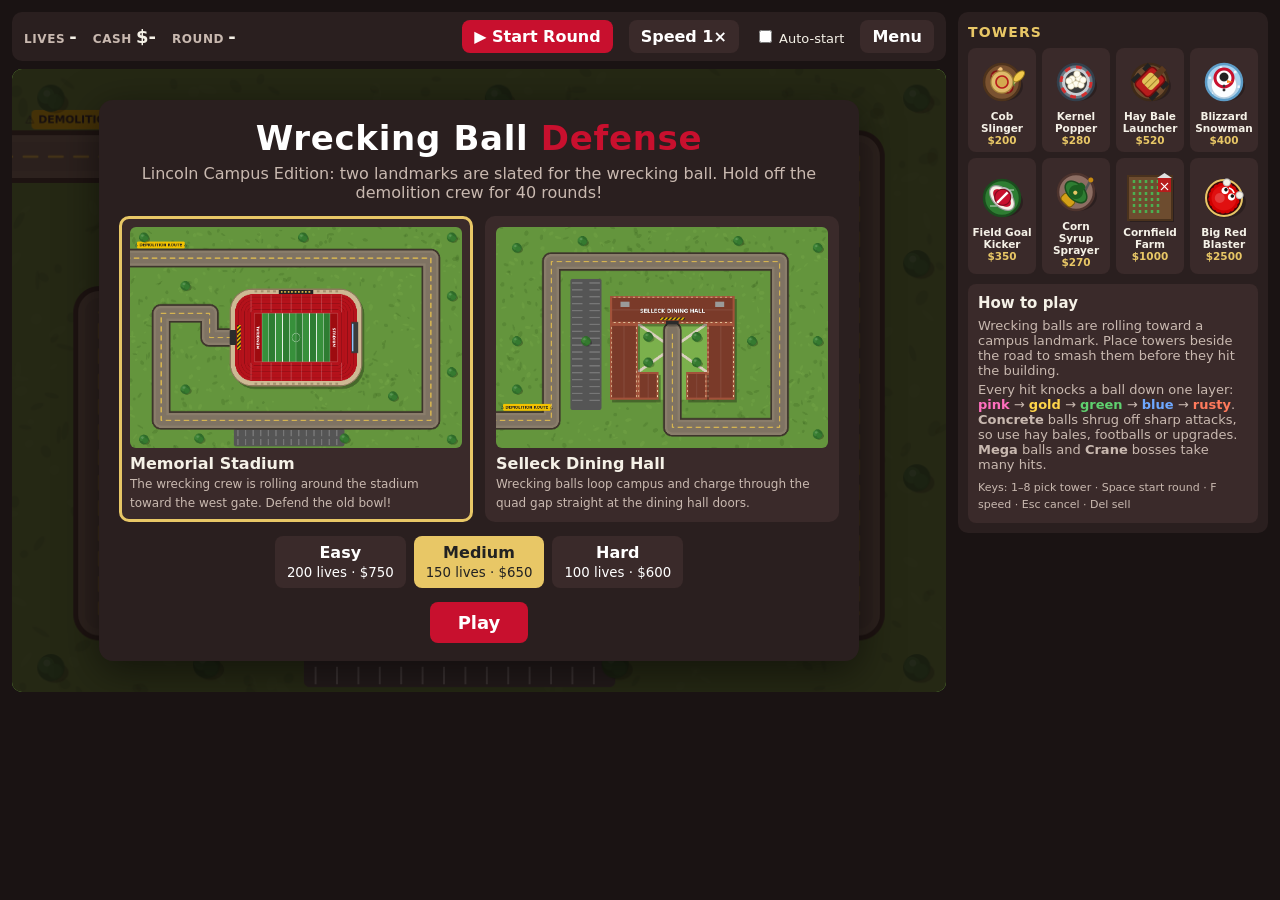
==== ballon_tower_defense_news/index.html @ 0bb05cdb "Add Wrecking Ball Defense: Nebraska-themed tower defense game with Memorial Stadium and Selleck maps" ====
<!DOCTYPE html>
<html lang="en">
<head>
<meta charset="UTF-8">
<meta name="viewport" content="width=device-width, initial-scale=1">
<title>Wrecking Ball Defense</title>
<style>
:root{--bg:#1a1313;--panel:#2a1f1f;--panel2:#3a2a2a;--red:#c8102e;--cream:#f5f1e7;--gold:#e8c766;--muted:#c9b9b0;--ok:#4caf50;--bad:#ff5252}
*{box-sizing:border-box}
html,body{margin:0;min-height:100%;background:var(--bg);color:var(--cream);font-family:system-ui,-apple-system,"Segoe UI",Roboto,sans-serif}
button{font:inherit;cursor:pointer;border:none;border-radius:8px;padding:7px 12px;background:var(--red);color:#fff;font-weight:700}
button:hover{filter:brightness(1.12)}
button:disabled{opacity:.45;cursor:default;filter:none}
button.ghost{background:var(--panel2)}
#app{display:flex;gap:12px;padding:12px;max-width:1320px;margin:0 auto;align-items:flex-start}
#left{flex:1;min-width:0}
#hud{display:flex;gap:16px;align-items:center;flex-wrap:wrap;background:var(--panel);border-radius:10px;padding:8px 12px;margin-bottom:8px}
.stat{font-weight:800;font-size:18px;white-space:nowrap}
.stat small{font-weight:600;color:var(--muted);font-size:12px;margin-right:4px;text-transform:uppercase;letter-spacing:.05em}
.spacer{flex:1}
#wrap{position:relative}
canvas#game{width:100%;height:auto;aspect-ratio:3/2;display:block;border-radius:10px;cursor:crosshair;touch-action:none;background:#5f8f3a}
#side{width:310px;flex-shrink:0;background:var(--panel);border-radius:10px;padding:10px}
#side h3{margin:2px 0 8px;font-size:14px;text-transform:uppercase;letter-spacing:.08em;color:var(--gold)}
.towers{display:grid;grid-template-columns:repeat(4,1fr);gap:6px}
.tbtn{background:var(--panel2);border:2px solid transparent;border-radius:8px;padding:4px 2px;color:var(--cream);text-align:center;font-size:10.5px;font-weight:600;line-height:1.15}
.tbtn canvas{width:54px;height:54px;display:block;margin:0 auto 2px}
.tbtn .c{color:var(--gold);font-weight:800}
.tbtn.sel{border-color:var(--gold)}
.tbtn.poor{opacity:.45}
#info{margin-top:10px;background:var(--panel2);border-radius:8px;padding:10px;font-size:13px;min-height:170px}
#info p{margin:4px 0;color:var(--muted)}
.ihead{display:flex;justify-content:space-between;align-items:baseline;margin-bottom:6px}
.ihead b{font-size:15px}
.tgt{display:flex;gap:4px;margin:6px 0}
.tgt button{flex:1;padding:4px 0;font-size:11px;background:#4a3838}
.tgt button.on{background:var(--gold);color:#222}
.ups{display:grid;grid-template-columns:1fr 1fr;gap:6px;margin:8px 0}
.up{background:#221818;border-radius:8px;padding:7px;display:flex;flex-direction:column;gap:4px}
.pips{display:flex;gap:3px}.pips i{width:14px;height:5px;border-radius:3px;background:#555}.pips i.on{background:var(--ok)}
.up .nm{font-weight:800;font-size:12.5px}
.up .ds{font-size:11px;color:var(--muted);flex:1}
.up button{padding:5px;font-size:12px;background:var(--ok)}
.up button.poor{background:#555}
.up .max{font-size:11px;color:var(--gold);font-weight:800}
.sell{width:100%;background:#7a5a10}
.keys{font-size:11px;color:var(--muted);margin-top:8px;line-height:1.5}
#overlay{position:absolute;inset:0;display:none;align-items:center;justify-content:center;background:rgba(20,10,10,.78);border-radius:10px;padding:16px;overflow:auto}
#overlay.show{display:flex}
.card{background:var(--panel);border-radius:14px;padding:18px 20px;max-width:760px;width:100%;text-align:center;box-shadow:0 10px 40px rgba(0,0,0,.5)}
.card h1{margin:0;font-size:34px;letter-spacing:.02em;color:#fff}
.card h1 span{color:var(--red)}
.card .sub{color:var(--muted);margin:6px 0 14px}
.maps{display:grid;grid-template-columns:1fr 1fr;gap:12px}
.mapcard{background:var(--panel2);border:3px solid transparent;border-radius:10px;padding:8px;cursor:pointer;text-align:left}
.mapcard.on{border-color:var(--gold)}
.mapcard canvas{width:100%;aspect-ratio:3/2;border-radius:6px;display:block}
.mapcard b{display:block;margin-top:6px}
.mapcard span{font-size:12px;color:var(--muted)}
.diff{display:flex;gap:8px;justify-content:center;margin:14px 0}
.diff button{background:var(--panel2)}
.diff button.on{background:var(--gold);color:#222}
.big{font-size:18px;padding:10px 28px}
@media (max-width:950px){#app{flex-direction:column}#side{width:100%}.towers{grid-template-columns:repeat(8,1fr)}}
@media (max-width:640px){.towers{grid-template-columns:repeat(4,1fr)}.maps{grid-template-columns:1fr}.card h1{font-size:26px}#app{padding:8px}}
</style>
</head>
<body>
<div id="app">
  <div id="left">
    <div id="hud">
      <span class="stat"><small>Lives</small><span id="lives">-</span></span>
      <span class="stat"><small>Cash</small>$<span id="cash">-</span></span>
      <span class="stat"><small>Round</small><span id="round">-</span></span>
      <span class="stat" style="font-size:14px;color:var(--muted)" id="mapname"></span>
      <div class="spacer"></div>
      <button id="startBtn">▶ Start Round</button>
      <button id="speedBtn" class="ghost">Speed 1×</button>
      <label style="font-size:13px;white-space:nowrap"><input type="checkbox" id="auto"> Auto-start</label>
      <button id="menuBtn" class="ghost">Menu</button>
    </div>
    <div id="wrap"><canvas id="game"></canvas><div id="overlay"></div></div>
  </div>
  <div id="side">
    <h3>Towers</h3>
    <div class="towers" id="towers"></div>
    <div id="info"></div>
  </div>
</div>
<script>
"use strict";
const W=960,H=640;
const $=s=>document.querySelector(s);
const cv=$('#game'),ctx=cv.getContext('2d');
let DPR=1;
function sizeCanvas(){DPR=Math.min(window.devicePixelRatio||1,2);cv.width=W*DPR;cv.height=H*DPR;ctx.setTransform(DPR,0,0,DPR,0,0);}
sizeCanvas();

/* ---------- helpers ---------- */
function mulberry(seed){return()=>{seed|=0;seed=seed+0x6D2B79F5|0;let t=Math.imul(seed^seed>>>15,1|seed);t=t+Math.imul(t^t>>>7,61|t)^t;return((t^t>>>14)>>>0)/4294967296;};}
function rr(c,x,y,w,h,r){c.beginPath();c.moveTo(x+r,y);c.arcTo(x+w,y,x+w,y+h,r);c.arcTo(x+w,y+h,x,y+h,r);c.arcTo(x,y+h,x,y,r);c.arcTo(x,y,x+w,y,r);c.closePath();}
function distSeg(px,py,ax,ay,bx,by){const dx=bx-ax,dy=by-ay,l2=dx*dx+dy*dy;let t=l2?((px-ax)*dx+(py-ay)*dy)/l2:0;t=Math.max(0,Math.min(1,t));return Math.hypot(px-(ax+t*dx),py-(ay+t*dy));}
function circle(c,x,y,r,fill,stroke,lw){c.beginPath();c.arc(x,y,r,0,Math.PI*2);if(fill){c.fillStyle=fill;c.fill();}if(stroke){c.strokeStyle=stroke;c.lineWidth=lw||1;c.stroke();}}
function ell(c,x,y,rx,ry,rot,fill,stroke,lw){c.beginPath();c.ellipse(x,y,rx,ry,rot||0,0,Math.PI*2);if(fill){c.fillStyle=fill;c.fill();}if(stroke){c.strokeStyle=stroke;c.lineWidth=lw||1;c.stroke();}}

/* ---------- maps ---------- */
const MAPS={
  stadium:{
    name:'Memorial Stadium',
    blurb:'The wrecking crew is rolling around the stadium toward the west gate. Defend the old bowl!',
    path:[[-40,90],[870,90],[870,560],[90,560],[90,250],[230,250],[230,320],[292,320]],
    pathW:44,
    rects:[{x:290,y:180,w:380,h:280}],
    trees:[[930,200],[930,420],[930,615],[40,615],[200,612],[620,612],[160,470],[160,170],[760,490],[40,30],[930,30],[500,30]],
    draw:drawStadium
  },
  selleck:{
    name:'Selleck Dining Hall',
    blurb:'Wrecking balls loop campus and charge through the quad gap straight at the dining hall doors.',
    path:[[-40,560],[160,560],[160,100],[820,100],[820,580],[510,580],[510,300]],
    pathW:44,
    rects:[{x:330,y:200,w:360,h:80},{x:330,y:280,w:80,h:220},{x:610,y:280,w:80,h:220},{x:410,y:420,w:60,h:80},{x:550,y:420,w:60,h:80}],
    trees:[[440,318],[580,318],[440,392],[580,392],[60,60],[60,330],[250,40],[700,40],[930,60],[930,330],[930,600],[60,470],[260,330],[740,330]],
    draw:drawSelleck
  }
};
for(const k in MAPS){const m=MAPS[k];m.segs=[];let tot=0;for(let i=0;i<m.path.length-1;i++){const[ax,ay]=m.path[i],[bx,by]=m.path[i+1];const len=Math.hypot(bx-ax,by-ay);m.segs.push({ax,ay,bx,by,len,start:tot});tot+=len;}m.total=tot;m.end=m.path[m.path.length-1];}
function posAt(m,d){if(d<0)d=0;for(const s of m.segs){if(d<=s.start+s.len){const t=(d-s.start)/s.len;return[s.ax+(s.bx-s.ax)*t,s.ay+(s.by-s.ay)*t];}}return[m.end[0],m.end[1]];}

function drawTree(c,x,y,r){ell(c,x+4,y+5,r,r*.75,0,'rgba(0,0,0,.25)');circle(c,x,y,r,'#2f6b2a');circle(c,x-r*.35,y-r*.2,r*.6,'#3d8236');circle(c,x+r*.3,y+r*.25,r*.55,'#357a30');circle(c,x-r*.3,y-r*.35,r*.25,'rgba(255,255,255,.15)');}
function drawGrass(c,m,seed){c.fillStyle='#64953d';c.fillRect(0,0,W,H);const R=mulberry(seed);for(let i=0;i<700;i++){const x=R()*W,y=R()*H;ell(c,x,y,3+R()*7,2+R()*4,R()*3,R()<.5?'rgba(40,80,20,.18)':'rgba(150,200,90,.14)');}}
function drawPath(c,m){c.lineJoin='round';c.lineCap='round';const P=()=>{c.beginPath();m.path.forEach(([x,y],i)=>i?c.lineTo(x,y):c.moveTo(x,y));};
  P();c.strokeStyle='#3e352c';c.lineWidth=m.pathW+10;c.stroke();
  P();c.strokeStyle='#8a7d6b';c.lineWidth=m.pathW;c.stroke();
  P();c.strokeStyle='rgba(0,0,0,.08)';c.lineWidth=m.pathW-14;c.stroke();
  c.setLineDash([14,12]);P();c.strokeStyle='#f2c94c';c.lineWidth=2.5;c.stroke();c.setLineDash([]);
  // start sign
  const[sx,sy]=m.path[1];const s0=m.path[0];
  const lx=Math.max(8,Math.min(s0[0]+60,W-160)),ly=sy-(m.pathW/2)-26;
  c.save();c.fillStyle='#f2c200';rr(c,lx,Math.max(4,ly),138,20,4);c.fill();c.fillStyle='#222';c.font='bold 11px system-ui';c.textAlign='center';c.textBaseline='middle';c.fillText('⚠ DEMOLITION ROUTE ⚠',lx+69,Math.max(4,ly)+10.5);c.restore();
}
function hazardTape(c,x,y,w,h){c.save();rr(c,x,y,w,h,2);c.clip();c.fillStyle='#f2c200';c.fillRect(x,y,w,h);c.fillStyle='#222';for(let i=-h;i<w+h;i+=12){c.beginPath();c.moveTo(x+i,y+h);c.lineTo(x+i+6,y+h);c.lineTo(x+i+6+h,y);c.lineTo(x+i+h,y);c.fill();}c.restore();}

function drawStadium(c,m){
  drawGrass(c,m,7);
  // parking lot
  c.fillStyle='#555';rr(c,300,585,320,50,6);c.fill();c.strokeStyle='#ddd';c.lineWidth=1.5;for(let x=312;x<612;x+=22){c.beginPath();c.moveTo(x,588);c.lineTo(x,606);c.stroke();c.beginPath();c.moveTo(x,614);c.lineTo(x,632);c.stroke();}
  drawPath(c,m);
  const x=290,y=180,w=380,h=280;
  c.fillStyle='rgba(0,0,0,.3)';rr(c,x+7,y+9,w,h,64);c.fill();
  c.fillStyle='#cdb994';rr(c,x,y,w,h,64);c.fill();c.strokeStyle='#8c7a5c';c.lineWidth=3;c.stroke();
  // arches on outer wall
  c.fillStyle='rgba(90,70,40,.35)';for(let i=0;i<14;i++){c.fillRect(x+70+i*18,y+3,8,6);c.fillRect(x+70+i*18,y+h-9,8,6);}
  c.fillStyle='#b5121b';rr(c,x+14,y+14,w-28,h-28,52);c.fill();
  for(let i=1;i<6;i++){c.strokeStyle='rgba(0,0,0,.2)';c.lineWidth=1.2;rr(c,x+14+i*9,y+14+i*9,w-28-i*18,h-28-i*18,Math.max(6,52-i*8));c.stroke();}
  c.strokeStyle='rgba(255,255,255,.25)';c.lineWidth=2;for(let i=0;i<10;i++){const ax=x+60+i*29;c.beginPath();c.moveTo(ax,y+16);c.lineTo(ax,y+66);c.stroke();c.beginPath();c.moveTo(ax,y+h-16);c.lineTo(ax,y+h-66);c.stroke();}
  // field
  const fx=x+70,fy=y+70,fw=w-140,fh=h-140;
  c.fillStyle='#2e7d32';c.fillRect(fx,fy,fw,fh);
  for(let i=0;i<12;i++)if(i%2){c.fillStyle='#37903b';c.fillRect(fx+i*fw/12,fy,fw/12,fh);}
  c.fillStyle='#9e0b0f';c.fillRect(fx,fy,22,fh);c.fillRect(fx+fw-22,fy,22,fh);
  c.strokeStyle='#fff';c.lineWidth=1.3;c.strokeRect(fx,fy,fw,fh);
  for(let k=0;k<=10;k++){const lx=fx+22+k*(fw-44)/10;c.beginPath();c.moveTo(lx,fy);c.lineTo(lx,fy+fh);c.stroke();}
  c.save();c.fillStyle='#fff';c.font='bold 11px system-ui';c.textAlign='center';c.textBaseline='middle';
  c.translate(fx+11,fy+fh/2);c.rotate(-Math.PI/2);c.fillText('MEMORIAL',0,0);c.restore();
  c.save();c.fillStyle='#fff';c.font='bold 11px system-ui';c.textAlign='center';c.textBaseline='middle';
  c.translate(fx+fw-11,fy+fh/2);c.rotate(Math.PI/2);c.fillText('STADIUM',0,0);c.restore();
  circle(c,fx+fw/2,fy+fh/2,12,null,'rgba(255,255,255,.6)',1.5);
  // press box
  c.fillStyle='#3b3b3b';c.fillRect(x+w-30,y+95,20,90);c.fillStyle='#8ec5ff';c.fillRect(x+w-28,y+100,4,80);
  // scoreboard
  c.fillStyle='#222';c.fillRect(x+140,y+2,100,12);c.fillStyle='#f2c94c';for(let i=0;i<9;i++)c.fillRect(x+146+i*10,y+6,5,4);
  // west gate
  c.fillStyle='#2b2b2b';rr(c,x-2,y+h/2-22,20,44,4);c.fill();
  hazardTape(c,x+20,y+h/2-36,10,72);
  for(const[tx,ty]of m.trees)drawTree(c,tx,ty,14);
}
function drawWing(c,r,label){
  c.fillStyle='rgba(0,0,0,.3)';c.fillRect(r.x+6,r.y+8,r.w,r.h);
  c.fillStyle='#a2523a';c.fillRect(r.x,r.y,r.w,r.h);
  c.fillStyle='#7a3a29';c.fillRect(r.x+6,r.y+6,r.w-12,r.h-12);
  c.strokeStyle='rgba(255,255,255,.12)';c.lineWidth=2;c.beginPath();
  if(r.w>r.h){c.moveTo(r.x+6,r.y+r.h/2);c.lineTo(r.x+r.w-6,r.y+r.h/2);}else{c.moveTo(r.x+r.w/2,r.y+6);c.lineTo(r.x+r.w/2,r.y+r.h-6);}c.stroke();
  c.fillStyle='#f3e3b5';
  if(r.w>r.h){for(let x=r.x+10;x<r.x+r.w-8;x+=14){c.fillRect(x,r.y+1.5,6,3);c.fillRect(x,r.y+r.h-4.5,6,3);}}
  else{for(let y=r.y+10;y<r.y+r.h-8;y+=14){c.fillRect(r.x+1.5,y,3,6);c.fillRect(r.x+r.w-4.5,y,3,6);}}
  if(label){c.fillStyle='#9a9a9a';c.fillRect(r.x+30,r.y+16,26,16);c.fillRect(r.x+r.w-56,r.y+16,26,16);
    c.fillStyle='#fff';c.font='bold 15px system-ui';c.textAlign='center';c.textBaseline='middle';c.shadowColor='rgba(0,0,0,.6)';c.shadowBlur=4;c.fillText(label,r.x+r.w/2,r.y+r.h/2+4);c.shadowBlur=0;}
}
function drawSelleck(c,m){
  drawGrass(c,m,21);
  // courtyard
  c.fillStyle='#7bb04c';c.fillRect(410,280,200,140);c.fillRect(470,420,80,80);
  c.strokeStyle='#d9d0bd';c.lineWidth=8;c.beginPath();c.moveTo(410,280);c.lineTo(610,420);c.moveTo(610,280);c.lineTo(410,420);c.stroke();
  // parking lot top-right of left loop
  c.fillStyle='#555';rr(c,215,150,90,380,6);c.fill();c.strokeStyle='#ddd';c.lineWidth=1.5;for(let y=162;y<520;y+=20){c.beginPath();c.moveTo(220,y);c.lineTo(250,y);c.moveTo(270,y);c.lineTo(300,y);c.stroke();}
  drawPath(c,m);
  for(const r of m.rects)drawWing(c,r,r.w===360?'SELLECK DINING HALL':null);
  c.fillStyle='#2b2b2b';c.fillRect(492,272,36,10);
  hazardTape(c,474,262,72,8);
  for(const[tx,ty]of m.trees)drawTree(c,tx,ty,14);
}
function renderBG(m,scale){const c2=document.createElement('canvas');c2.width=W*scale;c2.height=H*scale;const c=c2.getContext('2d');c.scale(scale,scale);m.draw(c,m);return c2;}

/* ---------- enemies (wrecking balls) ---------- */
const ET={
  t1:{name:'Rusty Ball',hp:1,speed:70,r:11,col:'#b8402e',lt:'#f08a6e',dk:'#5a1c12',cash:1},
  t2:{name:'Blue Steel Ball',hp:1,speed:95,r:12,col:'#2f6fd6',lt:'#8ab8ff',dk:'#132f63',cash:1,child:'t1',n:1},
  t3:{name:'Green Iron Ball',hp:1,speed:120,r:13,col:'#2f9e44',lt:'#8fe39e',dk:'#134a1f',cash:1,child:'t2',n:1},
  t4:{name:'Gold Ball',hp:1,speed:200,r:13,col:'#d9a514',lt:'#ffe48a',dk:'#6b4f00',cash:1,child:'t3',n:1},
  t5:{name:'Pink Chrome Ball',hp:1,speed:220,r:14,col:'#e05aa8',lt:'#ffc1e4',dk:'#6e1f4f',cash:1,child:'t4',n:1},
  concrete:{name:'Concrete Ball',hp:1,speed:70,r:15,col:'#8d8f92',lt:'#d2d4d6',dk:'#3c3d3f',cash:1,child:'t4',n:2,armored:true},
  mega:{name:'Mega Iron Ball',hp:10,speed:150,r:17,col:'#6a4a2f',lt:'#b08a62',dk:'#2b1b0e',cash:2,child:'t5',n:2,scale:0.08},
  crane:{name:'Demolition Crane Ball',hp:200,speed:32,r:34,col:'#f2c200',lt:'#fff1a6',dk:'#6b5200',cash:60,child:'mega',n:4,boss:true,scale:0.15}
};
const RBE={};function rbe(t){if(RBE[t])return RBE[t];const T=ET[t];return RBE[t]=T.hp+(T.child?T.n*rbe(T.child):0);}

/* ---------- towers ---------- */
const TOWERS={
  cob:{name:'Cob Slinger',cost:200,desc:'A Husker farmer who hurls corn cobs. Cheap and reliable. Cobs are sharp, so they bounce off Concrete balls.',
    base:{kind:'proj',range:140,reload:.95,dmg:1,pierce:2,speed:540,dtype:'sharp',count:1,spread:.2,pr:6,look:'cob'},
    paths:[[{n:'Sharper Husks',c:140,d:'Cobs pierce +1 ball.',f:s=>{s.pierce+=1}},
            {n:'Triple Toss',c:320,d:'Throws 3 cobs at once.',f:s=>{s.count=3;s.pierce+=1}},
            {n:'Combine Storm',c:1600,d:'5 razor cobs, thrown very fast.',f:s=>{s.count=5;s.reload*=.45;s.dmg+=1;s.pierce+=2}}],
           [{n:'Long Arm',c:100,d:'+30 range.',f:s=>{s.range+=30}},
            {n:'Quick Hands',c:180,d:'Throws 30% faster.',f:s=>{s.reload*=.7}},
            {n:'Golden Cob',c:750,d:'+2 damage and golden cobs smash Concrete.',f:s=>{s.dmg+=2;s.dtype='normal';s.look='gold'}}]]},
  popper:{name:'Kernel Popper',cost:280,desc:'A popcorn kettle that blasts kernels in 8 directions when balls get close.',
    base:{kind:'burst',range:95,reload:1.3,dmg:1,pierce:1,speed:420,dtype:'sharp',count:8,pr:5,look:'kernel'},
    paths:[[{n:'More Kernels',c:200,d:'Shoots 12 kernels.',f:s=>{s.count=12}},
            {n:'Hot Butter',c:350,d:'Scorching kernels: +1 damage, melt Concrete.',f:s=>{s.dmg+=1;s.dtype='normal';s.look='hot'}},
            {n:'Ring of Fire',c:2000,d:'Fire ring hits EVERY ball in range for 2 damage.',f:s=>{s.kind='ring';s.dmg=2;s.reload=.4}}],
           [{n:'Fast Pop',c:150,d:'Pops 25% faster.',f:s=>{s.reload*=.75}},
            {n:'Wide Kettle',c:160,d:'+20 range.',f:s=>{s.range+=20}},
            {n:'Jiffy Pop',c:900,d:'Pops much faster, +1 pierce.',f:s=>{s.reload*=.55;s.pierce+=1}}]]},
  hay:{name:'Hay Bale Launcher',cost:520,desc:'Launches exploding hay bales. Splash damage that CAN break Concrete balls.',
    base:{kind:'bomb',range:150,reload:1.4,dmg:1,splash:40,splashPierce:16,speed:380,dtype:'blast',pr:9,bossMult:1},
    paths:[[{n:'Bigger Bales',c:250,d:'Bigger blast radius.',f:s=>{s.splash+=15;s.splashPierce+=10}},
            {n:'Round Bale',c:450,d:'+2 damage per blast.',f:s=>{s.dmg+=2}},
            {n:'Tornado Bale',c:2400,d:'Twister blast: +4 damage, huge radius, triple damage to cranes.',f:s=>{s.dmg+=4;s.splash+=20;s.bossMult=3}}],
           [{n:'Long Toss',c:200,d:'+40 range.',f:s=>{s.range+=40}},
            {n:'Rapid Loader',c:350,d:'Fires 30% faster.',f:s=>{s.reload*=.7}},
            {n:'Silo Barrage',c:1100,d:'Fires twice as fast with bigger blasts.',f:s=>{s.reload*=.5;s.splash+=10}}]]},
  blizzard:{name:'Blizzard Snowman',cost:400,desc:'A Nebraska winter in snowman form. Pulses cold that pops 1 layer and freezes nearby balls.',
    base:{kind:'pulse',range:85,reload:2.2,dmg:1,dtype:'cold',freeze:1.1,freezeArmored:false,bossSlow:0,perma:0},
    paths:[[{n:'Deep Freeze',c:200,d:'Freezes for 2 seconds.',f:s=>{s.freeze=2}},
            {n:'Polar Vortex',c:500,d:'+1 damage, can freeze and crack Concrete.',f:s=>{s.dmg+=1;s.freezeArmored=true;s.dtype='normal'}},
            {n:'Arctic Blast',c:1800,d:'+35 range, +1 damage, slows Crane balls.',f:s=>{s.range+=35;s.dmg+=1;s.bossSlow=1}}],
           [{n:'Wind Chill',c:150,d:'+20 range.',f:s=>{s.range+=20}},
            {n:'Frostbite',c:300,d:'Pulses 30% faster.',f:s=>{s.reload*=.7}},
            {n:'Permafrost',c:900,d:'Thawed balls stay at half speed for 3s.',f:s=>{s.perma=3}}]]},
  kicker:{name:'Field Goal Kicker',cost:350,desc:'Boots footballs at any ball on the map. Infinite range, hits all ball types.',
    base:{kind:'hitscan',range:99999,reload:1.6,dmg:2,dtype:'normal',targets:1,bossMult:1},
    paths:[[{n:'Big Leg',c:300,d:'4 damage per kick.',f:s=>{s.dmg=4}},
            {n:'Heisman Boot',c:1300,d:'7 damage per kick.',f:s=>{s.dmg=7}},
            {n:'Hall of Famer',c:3800,d:'18 damage, double damage to cranes.',f:s=>{s.dmg=18;s.bossMult=2}}],
           [{n:'Quick Snap',c:250,d:'Kicks 30% faster.',f:s=>{s.reload*=.7}},
            {n:'No-Huddle',c:600,d:'Kicks 35% faster again.',f:s=>{s.reload*=.65}},
            {n:'Option Play',c:2200,d:'Each kick hits 3 balls, even faster.',f:s=>{s.targets=3;s.reload*=.75}}]]},
  syrup:{name:'Corn Syrup Sprayer',cost:270,desc:'Sprays sticky corn syrup that slows balls down. Does no damage at first.',
    base:{kind:'glue',range:130,reload:1,pierce:1,speed:440,slow:.5,slowDur:4,dot:0,dotRate:1,splash:0,glueBoss:false,pr:6},
    paths:[[{n:'Sticky Splash',c:250,d:'Syrup splashes onto nearby balls.',f:s=>{s.splash=35}},
            {n:'Corrosive Syrup',c:500,d:'Syrup pops 1 layer every 1.2s.',f:s=>{s.dot=1;s.dotRate=1.2}},
            {n:'Meltdown Syrup',c:2500,d:'Pops a layer every 0.3s, sticks to cranes.',f:s=>{s.dot=1;s.dotRate=.3;s.glueBoss=true}}],
           [{n:'Thick Syrup',c:150,d:'Slows balls by 65%.',f:s=>{s.slow=.65}},
            {n:'Long-Lasting',c:250,d:'Syrup lasts 8 seconds.',f:s=>{s.slowDur=8}},
            {n:'Syrup Flood',c:1500,d:'Sprays much faster, +2 pierce.',f:s=>{s.reload*=.4;s.pierce+=2}}]]},
  farm:{name:'Cornfield Farm',cost:1000,desc:'Grows corn and pays out cash at the end of every round.',
    base:{kind:'farm',income:70,range:0},
    paths:[[{n:'Fertilizer',c:400,d:'+$40 per round.',f:s=>{s.income+=40}},
            {n:'Center Pivot',c:900,d:'+$90 per round.',f:s=>{s.income+=90}},
            {n:'Mega Silo',c:3500,d:'+$400 per round.',f:s=>{s.income+=400}}],
           [{n:'Farm Stand',c:300,d:'+$30 per round.',f:s=>{s.income+=30}},
            {n:'Co-op Market',c:1000,d:'+$110 per round.',f:s=>{s.income+=110}},
            {n:'Ethanol Plant',c:4000,d:'+$500 per round.',f:s=>{s.income+=500}}]]},
  bigred:{name:'Big Red Blaster',cost:2500,desc:'A fuzzy red super-fan who fires a nonstop stream of energy blasts. Expensive but devastating.',
    base:{kind:'proj',range:170,reload:.07,dmg:1,pierce:1,speed:720,dtype:'sharp',count:1,spread:.22,pr:5,look:'red',bossMult:1},
    paths:[[{n:'Laser Spirit',c:2000,d:'Lasers: +1 pierce, hit Concrete.',f:s=>{s.pierce+=1;s.dtype='normal';s.look='laser'}},
            {n:'Plasma Cheer',c:5000,d:'2 damage, +3 pierce, faster.',f:s=>{s.dmg=2;s.pierce+=3;s.reload*=.6;s.look='plasma'}},
            {n:'Sea of Red',c:18000,d:'6 damage, 8 pierce, triple vs cranes.',f:s=>{s.dmg=6;s.pierce=8;s.bossMult=3;s.reload*=.8}}],
           [{n:'Super Range',c:800,d:'+50 range.',f:s=>{s.range+=50}},
            {n:'Sonic Cheer',c:1500,d:'Fires 25% faster.',f:s=>{s.reload*=.75}},
            {n:'Go Big Red',c:8000,d:'Fires 3 blasts at once, +30 range.',f:s=>{s.count=3;s.range+=30}}]]}
};
const ORDER=['cob','popper','hay','blizzard','kicker','syrup','farm','bigred'];
const DIFF={easy:{label:'Easy',lives:200,cash:750,cost:.85},medium:{label:'Medium',lives:150,cash:650,cost:1},hard:{label:'Hard',lives:100,cash:600,cost:1.1}};
const WIN_ROUND=40;
function price(c){return Math.round(c*(G?DIFF[G.diff].cost:1)/5)*5;}
function calcStats(t){const D=TOWERS[t.type];const s={...D.base};for(let i=0;i<t.a;i++)D.paths[0][i].f(s);for(let i=0;i<t.b;i++)D.paths[1][i].f(s);t.s=s;}

/* ---------- waves ---------- */
function genRound(n){
  const gs=[];const g=(type,count,gap,start=0)=>gs.push({type,count,gap,start});
  switch(n){
    case 1:g('t1',20,.7);break;
    case 2:g('t1',30,.5);break;
    case 3:g('t1',15,.6);g('t2',8,.8,4);break;
    case 4:g('t1',25,.4);g('t2',15,.6,3);break;
    case 5:g('t2',25,.5);g('t1',10,.4,6);break;
    case 6:g('t1',15,.4);g('t2',15,.5,2);g('t3',6,.9,6);break;
    case 7:g('t2',20,.4);g('t3',12,.6,4);break;
    case 8:g('t3',24,.45);g('t2',10,.3,5);break;
    case 9:g('t3',30,.35);break;
    case 10:g('t2',80,.15);break;
    case 11:g('t3',20,.4);g('t4',8,.7,4);break;
    case 12:g('t4',14,.6);g('t3',16,.4,2);break;
    case 13:g('t2',40,.2);g('t4',16,.5,3);break;
    case 14:g('t5',8,.8);g('t4',14,.5,2);g('t3',20,.3,4);break;
    case 15:g('concrete',4,1.5);g('t4',20,.4,2);break;
    case 16:g('t5',22,.4);g('t4',10,.4,4);break;
    case 17:g('mega',2,2);g('t5',12,.5,3);break;
    case 18:g('concrete',10,.9);g('t4',20,.3,3);break;
    case 19:g('mega',5,1.2);g('t5',20,.35,2);break;
    case 20:g('crane',1,1);g('mega',3,1.5,6);break;
    default:{const b=n-20;
      g('t5',18+2*b,Math.max(.12,.35-b*.01));
      g('concrete',3+b,Math.max(.3,.9-b*.03),3);
      g('mega',2+Math.floor(b*1.3),Math.max(.25,1.1-b*.04),6);
      if(n%5===0)g('crane',1+Math.floor((n-20)/10),3,10);
      if(n>=33)g('mega',Math.floor(b*1.5),.2,14);}
  }
  const list=[];for(const x of gs)for(let i=0;i<x.count;i++)list.push({t:x.start+i*x.gap,type:x.type});
  return list.sort((a,b)=>a.t-b.t);
}

/* ---------- game state ---------- */
let G=null,bg=null,placing=null,sel=null,hoverType=null;
const mouse={x:0,y:0,in:false};
let menuMap='stadium',menuDiff='medium';
const bgCache={};
function getBG(k){return bgCache[k]||(bgCache[k]=renderBG(MAPS[k],2));}

function newGame(mapKey,diff){
  const D=DIFF[diff];
  G={map:MAPS[mapKey],mapKey,diff,lives:D.lives,cash:D.cash,round:1,roundActive:false,spawn:[],rt:0,enemies:[],towers:[],projs:[],fx:[],cracks:[],speed:1,over:false,freeplay:false,time:0,shake:0,nextId:1,impact:0};
  bg=getBG(mapKey);placing=null;sel=null;
  $('#mapname').textContent=G.map.name+' · '+D.label;
  $('#speedBtn').textContent='Speed 1×';
  hideOverlay();buildTowerButtons();buildInfo();
}
function hpFor(type){const T=ET[type];let hp=T.hp;if(T.scale&&G.round>30)hp=Math.round(hp*(1+(G.round-30)*T.scale));return hp;}
function makeEnemy(type,dist){const hp=hpFor(type);return{id:G.nextId++,type,hp,maxhp:hp,dist,x:-60,y:-60,frozenT:0,permaT:0,slowT:0,slowF:0,dot:0,dotRate:1,dotT:0,glueTw:null,bossSlowT:0,dead:false};}
function startRound(){if(!G||G.roundActive||G.over)return;G.spawn=genRound(G.round);G.rt=0;G.roundActive=true;}
function endRound(){
  G.roundActive=false;
  let bonus=100+G.round,farm=0;
  for(const t of G.towers)if(t.s.kind==='farm'){farm+=t.s.income;fxText(t.x,t.y-24,'+$'+t.s.income,'#9be37a');}
  G.cash+=bonus+farm;
  fxText(W/2,40,'Round '+G.round+' cleared! +$'+(bonus+farm),'#fff',2);
  if(G.round>=WIN_ROUND&&!G.freeplay){G.round++;showWin();return;}
  G.round++;
  if($('#auto').checked)startRound();
}

/* ---------- damage ---------- */
function blocked(type,dtype){return ET[type].armored&&(dtype==='sharp'||dtype==='cold');}
function damageEnemy(e,amount,dtype,tw){
  if(e.dead)return;
  if(blocked(e.type,dtype)){if(Math.random()<.3)G.fx.push({k:'ping',x:e.x,y:e.y,t:0,d:.2});return;}
  while(amount>0&&!e.dead){
    if(blocked(e.type,dtype))break;
    if(amount>=e.hp){amount-=e.hp;popLayer(e,tw);}else{e.hp-=amount;amount=0;}
  }
}
function popLayer(e,tw){
  const T=ET[e.type];
  G.cash+=G.round>30?T.cash*.5:T.cash;
  if(tw)tw.pops++;
  G.fx.push({k:'pop',x:e.x,y:e.y,t:0,d:.28,col:T.col,r:T.r});
  if(T.boss)G.shake=.4;
  if(T.child){
    for(let i=1;i<T.n;i++){const c=makeEnemy(T.child,Math.max(0,e.dist-i*12));c.x=e.x;c.y=e.y;G.enemies.push(c);}
    e.type=T.child;e.hp=e.maxhp=hpFor(T.child);e.frozenT=0;
  }else e.dead=true;
}
function applyGlue(e,p){e.slowT=p.slowDur;e.slowF=p.slow;e.dot=p.dot;e.dotRate=p.dotRate;e.dotT=p.dotRate;e.glueTw=p.tw;}
function fxText(x,y,text,col,d){G.fx.push({k:'text',x,y,text,col,t:0,d:d||1.1});}

/* ---------- update ---------- */
function onScreen(e){return e.x>=-5&&e.x<=W+5&&e.y>=-5&&e.y<=H+5;}
function candidates(t,range){const out=[];for(const e of G.enemies){if(e.dead||!onScreen(e))continue;if(Math.hypot(e.x-t.x,e.y-t.y)<=range+ET[e.type].r)out.push(e);}return out;}
function pick(t,list){
  if(!list.length)return null;let best=list[0];
  for(const e of list){
    switch(t.target){
      case 'first':if(e.dist>best.dist)best=e;break;
      case 'last':if(e.dist<best.dist)best=e;break;
      case 'strong':{const a=rbe(e.type),b=rbe(best.type);if(a>b||(a===b&&e.dist>best.dist))best=e;break;}
      case 'close':if(Math.hypot(e.x-t.x,e.y-t.y)<Math.hypot(best.x-t.x,best.y-t.y))best=e;break;
    }
  }return best;
}
function fireProj(t,a,s,extra){G.projs.push(Object.assign({k:'dart',x:t.x+Math.cos(a)*14,y:t.y+Math.sin(a)*14,vx:Math.cos(a)*s.speed,vy:Math.sin(a)*s.speed,a,life:(s.range*1.25)/s.speed,pierce:s.pierce,dmg:s.dmg,dtype:s.dtype,bossMult:s.bossMult||1,r:s.pr,hit:new Set(),tw:t,look:s.look},extra||{}));}
function updateTower(t,dt){
  const s=t.s;if(s.kind==='farm')return;
  t.recoil=Math.max(0,t.recoil-dt);
  t.cd-=dt;if(t.cd>0)return;
  switch(s.kind){
    case 'proj':{const e=pick(t,candidates(t,s.range));if(!e)return;t.ang=Math.atan2(e.y-t.y,e.x-t.x);t.cd=s.reload;t.recoil=.08;
      for(let k=0;k<s.count;k++)fireProj(t,t.ang+(k-(s.count-1)/2)*s.spread,s);break;}
    case 'burst':{if(!candidates(t,s.range).length)return;t.cd=s.reload;t.recoil=.12;t.spin=(t.spin||0)+.3;
      for(let k=0;k<s.count;k++)fireProj(t,t.spin+k/s.count*Math.PI*2,s,{life:s.range/s.speed});break;}
    case 'ring':{const l=candidates(t,s.range);if(!l.length)return;t.cd=s.reload;t.recoil=.12;
      G.fx.push({k:'ring',x:t.x,y:t.y,r:s.range,t:0,d:.3,col:'255,120,30'});for(const e of l)damageEnemy(e,s.dmg,'normal',t);break;}
    case 'bomb':{const e=pick(t,candidates(t,s.range));if(!e)return;t.ang=Math.atan2(e.y-t.y,e.x-t.x);t.cd=s.reload;t.recoil=.15;
      G.projs.push({k:'bomb',x:t.x,y:t.y,tx:e.x,ty:e.y,speed:s.speed,r:s.pr,dmg:s.dmg,splash:s.splash,sp:s.splashPierce,bossMult:s.bossMult||1,tw:t,rot:0});break;}
    case 'pulse':{const l=candidates(t,s.range);if(!l.length)return;t.cd=s.reload;t.recoil=.2;
      G.fx.push({k:'ring',x:t.x,y:t.y,r:s.range,t:0,d:.35,col:'160,220,255'});
      for(const e of l){const T=ET[e.type];if(T.boss){if(s.bossSlow)e.bossSlowT=2.5;continue;}
        if(T.armored&&!s.freezeArmored)continue;if(e.frozenT>0)continue;
        damageEnemy(e,s.dmg,s.dtype,t);if(!e.dead){e.frozenT=s.freeze;if(s.perma)e.permaT=s.freeze+s.perma;}}
      break;}
    case 'hitscan':{const l=candidates(t,s.range);const e=pick(t,l);if(!e)return;t.ang=Math.atan2(e.y-t.y,e.x-t.x);t.cd=s.reload;t.recoil=.15;
      const hits=[e];if(s.targets>1){const others=l.filter(o=>o!==e).sort((a,b)=>Math.hypot(a.x-e.x,a.y-e.y)-Math.hypot(b.x-e.x,b.y-e.y));hits.push(...others.slice(0,s.targets-1));}
      for(const h of hits){G.fx.push({k:'kick',x:t.x,y:t.y,x2:h.x,y2:h.y,t:0,d:.18});damageEnemy(h,s.dmg*(ET[h.type].boss?s.bossMult:1),'normal',t);}break;}
    case 'glue':{const l=candidates(t,s.range).filter(e=>!ET[e.type].boss||s.glueBoss);if(!l.length)return;
      const fresh=l.filter(e=>e.slowT<=0);const e=pick(t,fresh.length?fresh:l);t.ang=Math.atan2(e.y-t.y,e.x-t.x);t.cd=s.reload;t.recoil=.1;
      fireProj(t,t.ang,s,{k:'glue',slow:s.slow,slowDur:s.slowDur,dot:s.dot,dotRate:s.dotRate,splash:s.splash,glueBoss:s.glueBoss,look:'syrup'});break;}
  }
}
function explode(p){
  G.fx.push({k:'boom',x:p.x,y:p.y,r:p.splash,t:0,d:.35});
  const l=G.enemies.filter(e=>!e.dead&&Math.hypot(e.x-p.x,e.y-p.y)<=p.splash+ET[e.type].r).sort((a,b)=>Math.hypot(a.x-p.x,a.y-p.y)-Math.hypot(b.x-p.x,b.y-p.y)).slice(0,p.sp);
  for(const e of l)damageEnemy(e,p.dmg*(ET[e.type].boss?p.bossMult:1),'blast',p.tw);
}
function update(dt){
  G.time+=dt;G.shake=Math.max(0,G.shake-dt);G.impact=Math.max(0,G.impact-dt);
  if(G.roundActive){G.rt+=dt;while(G.spawn.length&&G.spawn[0].t<=G.rt){const s=G.spawn.shift();G.enemies.push(makeEnemy(s.type,0));}}
  const m=G.map;
  for(let i=0;i<G.enemies.length;i++){
    const e=G.enemies[i];if(e.dead)continue;
    let sp=ET[e.type].speed;
    if(e.frozenT>0){e.frozenT-=dt;sp=0;}else if(e.permaT>0)sp*=.5;
    if(e.permaT>0)e.permaT-=dt;
    if(e.slowT>0){e.slowT-=dt;sp*=(1-e.slowF);if(e.dot>0){e.dotT-=dt;if(e.dotT<=0){e.dotT=e.dotRate;damageEnemy(e,e.dot,'normal',e.glueTw);if(e.dead)continue;}}}
    if(e.bossSlowT>0){e.bossSlowT-=dt;sp*=.5;}
    e.dist+=sp*dt;
    if(e.dist>=m.total){
      const lost=Math.max(1,Math.ceil(rbe(e.type)-(e.maxhp-e.hp)));
      G.lives-=lost;e.dead=true;G.shake=.3;G.impact=.4;addCrack(lost);
      if(G.lives<=0){G.lives=0;gameOver();return;}
      continue;
    }
    const p=posAt(m,e.dist);e.x=p[0];e.y=p[1];
  }
  for(const t of G.towers)updateTower(t,dt);
  for(const p of G.projs){
    if(p.dead)continue;
    if(p.k==='bomb'){
      const dx=p.tx-p.x,dy=p.ty-p.y,d=Math.hypot(dx,dy),step=p.speed*dt;let boom=false;
      if(d<=step){p.x=p.tx;p.y=p.ty;boom=true;}else{p.x+=dx/d*step;p.y+=dy/d*step;}
      if(!boom)for(const e of G.enemies){if(!e.dead&&Math.hypot(e.x-p.x,e.y-p.y)<ET[e.type].r+p.r){boom=true;break;}}
      p.rot+=dt*8;if(boom){explode(p);p.dead=true;}continue;
    }
    p.x+=p.vx*dt;p.y+=p.vy*dt;p.life-=dt;
    if(p.life<=0||p.x<-30||p.x>W+30||p.y<-30||p.y>H+30){p.dead=true;continue;}
    for(let i=0;i<G.enemies.length;i++){
      const e=G.enemies[i];if(e.dead||p.hit.has(e.id))continue;const T=ET[e.type];
      if(Math.hypot(e.x-p.x,e.y-p.y)<T.r+p.r){
        p.hit.add(e.id);
        if(p.k==='glue'){
          if(T.boss&&!p.glueBoss)continue;
          applyGlue(e,p);
          if(p.splash){let n=0;for(const o of G.enemies){if(o===e||o.dead||(ET[o.type].boss&&!p.glueBoss))continue;if(Math.hypot(o.x-e.x,o.y-e.y)<p.splash){applyGlue(o,p);if(++n>=6)break;}}G.fx.push({k:'splat',x:e.x,y:e.y,r:p.splash,t:0,d:.3});}
        }else damageEnemy(e,p.dmg*(T.boss?p.bossMult:1),p.dtype,p.tw);
        if(--p.pierce<=0){p.dead=true;break;}
      }
    }
  }
  G.projs=G.projs.filter(p=>!p.dead);
  G.enemies=G.enemies.filter(e=>!e.dead);
  for(const f of G.fx)f.t+=dt;G.fx=G.fx.filter(f=>f.t<f.d);
  if(G.roundActive&&!G.spawn.length&&!G.enemies.length)endRound();
}
function addCrack(n){
  const[ex,ey]=G.map.end;const cnt=Math.min(3,Math.ceil(n/10));
  for(let k=0;k<cnt&&G.cracks.length<60;k++){
    const pts=[[ex+(Math.random()-.5)*16,ey+(Math.random()-.5)*16]];let a=Math.random()*Math.PI*2;const len=3+Math.floor(Math.random()*4);
    for(let i=0;i<len;i++){a+=(Math.random()-.5)*1.1;const[lx,ly]=pts[pts.length-1];pts.push([lx+Math.cos(a)*(8+Math.random()*10),ly+Math.sin(a)*(8+Math.random()*10)]);}
    G.cracks.push(pts);
  }
}

/* ---------- placement ---------- */
function validSpot(x,y,type){
  const m=G.map,rad=type==='farm'?22:15;
  if(x<rad||y<rad||x>W-rad||y>H-rad)return false;
  for(const s of m.segs)if(distSeg(x,y,s.ax,s.ay,s.bx,s.by)<m.pathW/2+rad)return false;
  for(const r of m.rects)if(x>r.x-rad&&x<r.x+r.w+rad&&y>r.y-rad&&y<r.y+r.h+rad)return false;
  for(const[tx,ty]of m.trees)if(Math.hypot(x-tx,y-ty)<14+rad-3)return false;
  for(const t of G.towers){const tr=t.type==='farm'?22:15;if(Math.hypot(x-t.x,y-t.y)<rad+tr)return false;}
  return true;
}
function placeTower(type,x,y){
  const cost=price(TOWERS[type].cost);if(G.cash<cost||!validSpot(x,y,type))return false;
  G.cash-=cost;const t={type,x,y,ang:-Math.PI/2,cd:0,a:0,b:0,spent:cost,pops:0,target:'first',recoil:0};calcStats(t);G.towers.push(t);
  G.fx.push({k:'ring',x,y,r:26,t:0,d:.3,col:'255,255,255'});
  return t;
}
function canUpgrade(t,p){const lvl=p?t.b:t.a,other=p?t.a:t.b;return lvl<3&&lvl+1+other<=5;}
function upgrade(t,p){if(!canUpgrade(t,p))return;const lvl=p?t.b:t.a;const u=TOWERS[t.type].paths[p][lvl];const c=price(u.c);if(G.cash<c)return;
  G.cash-=c;t.spent+=c;if(p)t.b++;else t.a++;calcStats(t);G.fx.push({k:'ring',x:t.x,y:t.y,r:30,t:0,d:.35,col:'232,199,102'});buildInfo();}
function sellValue(t){return Math.floor(t.spent*.7);}
function sell(t){G.cash+=sellValue(t);G.towers=G.towers.filter(o=>o!==t);fxText(t.x,t.y-20,'+$'+sellValue(t),'#e8c766');sel=null;buildInfo();}

/* ---------- drawing: towers ---------- */
const SKIN='#f1c27d';
function pad(c,col,stroke){ell(c,2,4,19,15,0,'rgba(0,0,0,.25)');circle(c,0,0,18,col,stroke,2.5);}
function drawTower(c,type,x,y,ang,a,b,recoil,inc){
  c.save();c.translate(x,y);
  const kick=(recoil||0)>0?-3:0;
  switch(type){
    case 'cob':{pad(c,'#7a5230','#4e331c');c.rotate(ang);c.translate(kick,0);
      c.strokeStyle=SKIN;c.lineWidth=4;c.lineCap='round';c.beginPath();c.moveTo(0,9);c.lineTo(11,8);c.moveTo(0,-9);c.lineTo(8,-10);c.stroke();
      ell(c,16,8,7,3.6,0,b>=3?'#ffd700':'#f2c94c','#9a7a1a',1);c.fillStyle='#4f9a3a';c.beginPath();c.moveTo(9,8);c.lineTo(5,4);c.lineTo(6,12);c.fill();
      ell(c,0,0,8,13,0,'#c62828','#7f1414',1.5);c.strokeStyle='rgba(255,255,255,.35)';c.lineWidth=1;c.beginPath();c.moveTo(-6,-6);c.lineTo(6,-6);c.moveTo(-6,5);c.lineTo(6,5);c.moveTo(-2,-12);c.lineTo(-2,12);c.stroke();
      circle(c,0,0,11,'rgba(227,193,111,.95)','#a8843a',1.2);circle(c,0,0,6,'#d4a94f');circle(c,0,0,6,null,'#b71c1c',1.6);break;}
    case 'popper':{pad(c,'#5a6b7a','#33404c');c.rotate((recoil||0)*3);
      circle(c,0,0,15,'#c9ced3','#6d7781',2);
      for(let i=0;i<8;i++){c.beginPath();c.arc(0,0,15,i*Math.PI/4,i*Math.PI/4+Math.PI/8);c.strokeStyle='#d32f2f';c.lineWidth=3;c.stroke();}
      circle(c,0,0,11,'#3d3d3d');
      const pc=a>=2?'#ffb74d':'#fffdf2';for(const[px,py]of[[-4,-3],[3,-4],[0,2],[-5,4],[5,3],[1,-8],[-7,-1],[7,-2]])circle(c,px,py,3.2,pc,'#e0d6b5',.8);
      if(a>=3){c.strokeStyle='rgba(255,120,30,.8)';c.lineWidth=2.5;circle(c,0,0,20,null,'rgba(255,120,30,.8)',2.5);}break;}
    case 'hay':{pad(c,'#6d4c2f','#3e2a18');c.rotate(ang);c.translate(kick,0);
      c.fillStyle='#222';c.fillRect(-12,-15,10,5);c.fillRect(-12,10,10,5);c.fillRect(4,-15,8,5);c.fillRect(4,10,8,5);
      c.fillStyle='#b71c1c';rr(c,-13,-10,26,20,4);c.fill();c.strokeStyle='#6d0d0d';c.lineWidth=1.5;c.stroke();
      c.fillStyle='#5b3a1e';c.fillRect(0,-3,20,6);
      c.fillStyle='#e2c15a';rr(c,-6,-7,14,14,3);c.fill();c.strokeStyle='#a3842a';c.lineWidth=1;c.beginPath();c.moveTo(-6,-2);c.lineTo(8,-2);c.moveTo(-6,3);c.lineTo(8,3);c.stroke();
      if(a>=3){c.strokeStyle='rgba(200,200,200,.7)';c.lineWidth=1.5;c.beginPath();c.arc(1,0,9,0,4.5);c.stroke();}break;}
    case 'blizzard':{pad(c,'#a9d4f0','#5d9cc7');
      for(let i=0;i<6;i++){const aa=i*Math.PI/3+.3;c.fillStyle='rgba(255,255,255,.8)';c.fillRect(Math.cos(aa)*15-1,Math.sin(aa)*15-1,2.5,2.5);}
      circle(c,0,3,13,'#fbfdff','#b8cfe0',1.5);circle(c,0,-4,8,'#ffffff','#b8cfe0',1.2);
      circle(c,0,-4,9,null,'#c8102e',3);circle(c,0,-5,4.5,'#222');
      c.fillStyle='#ff8f1f';c.beginPath();c.moveTo(3,-2);c.lineTo(9,0);c.lineTo(3,1);c.fill();
      circle(c,0,4,1.4,'#333');circle(c,0,8,1.4,'#333');
      if(a>=3)circle(c,0,0,21,null,'rgba(160,220,255,.9)',2);break;}
    case 'kicker':{pad(c,'#2e7d32','#1b4d1e');c.strokeStyle='rgba(255,255,255,.7)';c.lineWidth=1;c.beginPath();c.moveTo(-12,-8);c.lineTo(12,-8);c.moveTo(-12,8);c.lineTo(12,8);c.stroke();
      c.rotate(ang);c.translate(kick,0);
      ell(c,0,0,9,15,0,'#f5f1e7','#9a9a9a',1.2);ell(c,0,0,6,11,0,'#c8102e');
      c.save();c.font='bold 8px system-ui';c.fillStyle='#fff';c.textAlign='center';c.textBaseline='middle';c.rotate(Math.PI/2);c.fillText(b>=3?'99':'3',0,1);c.restore();
      circle(c,1,0,8,'#c8102e','#7f0a1d',1.2);c.fillStyle='#fff';c.fillRect(-7,-1.2,15,2.4);
      c.strokeStyle='#bbb';c.lineWidth=1.6;c.beginPath();c.arc(1,0,9.5,-.8,.8);c.stroke();
      if(recoil>0){ell(c,16,7,5,3.2,0,'#7b4a24','#3e2410',1);}break;}
    case 'syrup':{pad(c,'#8d6e63','#4e342e');c.rotate(ang);c.translate(kick,0);
      c.fillStyle='#d4a017';rr(c,-16,-7,9,14,3);c.fill();c.strokeStyle='#7a5c08';c.lineWidth=1;c.stroke();
      c.strokeStyle='#555';c.lineWidth=2.5;c.beginPath();c.moveTo(0,8);c.lineTo(18,2);c.stroke();circle(c,19,2,2.5,'#c88a10');
      ell(c,0,0,8,13,0,'#2e7d32','#1b4d1e',1.5);
      circle(c,0,0,7,'#1b5e20');c.fillStyle='#1b5e20';rr(c,3,-4,8,8,3);c.fill();circle(c,-1,0,2,'#e8c766');
      if(a>=3)circle(c,0,0,21,null,'rgba(212,160,23,.85)',2);break;}
    case 'farm':{c.fillStyle='rgba(0,0,0,.25)';c.fillRect(-20,-18,44,42);
      c.fillStyle='#6d4c2f';c.fillRect(-22,-22,44,44);c.strokeStyle='#4a321d';c.lineWidth=2;c.strokeRect(-22,-22,44,44);
      const lvl=a+b;c.strokeStyle=lvl>=3?'#f2c94c':'#4caf50';c.lineWidth=2.5;c.setLineDash([3,3]);
      for(let i=-16;i<=8;i+=6){c.beginPath();c.moveTo(i,-18);c.lineTo(i,18);c.stroke();}c.setLineDash([]);
      c.fillStyle='#b71c1c';c.fillRect(8,-20,13,14);c.fillStyle='#e0e0e0';c.beginPath();c.moveTo(7,-20);c.lineTo(14.5,-25);c.lineTo(22,-20);c.fill();
      c.strokeStyle='#fff';c.lineWidth=1.2;c.beginPath();c.moveTo(11,-15);c.lineTo(18,-8);c.moveTo(18,-15);c.lineTo(11,-8);c.stroke();
      if(lvl>=2){circle(c,15,10,6,'#b0bec5','#607d8b',1.5);circle(c,15,10,3,'#cfd8dc');}
      if(a>=3||b>=3){circle(c,-14,12,7,'#cfd8dc','#455a64',1.5);c.fillStyle='#455a64';c.fillRect(-15,5,2,14);}
      if(inc){c.fillStyle='#e8c766';c.font='bold 10px system-ui';c.textAlign='center';c.fillText('$',0,30);}break;}
    case 'bigred':{ell(c,2,4,20,16,0,'rgba(0,0,0,.25)');circle(c,0,0,18,'#3a0a0a','#e8c766',2);
      c.rotate(ang);c.translate(kick*.6,0);
      c.fillStyle='#f5f1e7';c.beginPath();c.moveTo(-4,-13);c.quadraticCurveTo(-22,0,-4,13);c.closePath();c.fill();
      for(let i=0;i<18;i++){const aa=i/18*Math.PI*2;circle(c,Math.cos(aa)*12.5,Math.sin(aa)*12.5,3.2,'#d00000');}
      circle(c,0,0,12.5,'#e01010');circle(c,-3,-3,5,'rgba(255,255,255,.18)');
      circle(c,6,-4.5,3.6,'#fff');circle(c,6,4.5,3.6,'#fff');circle(c,7.3,-4.5,1.7,'#111');circle(c,7.3,4.5,1.7,'#111');
      c.strokeStyle='#fff';c.lineWidth=1.6;c.beginPath();c.arc(4,0,7.5,-.5,.5);c.stroke();
      circle(c,13,9,3.6,'#f5f1e7','#bbb',1);circle(c,13,-9,3.6,'#f5f1e7','#bbb',1);
      if(a>=3||b>=3)circle(c,0,0,21,null,'rgba(255,60,60,.8)',2.5);break;}
  }
  c.restore();
}

/* ---------- drawing: balls ---------- */
function drawBall(c,e,x,y,type,scale){
  const T=ET[type],r=T.r*(scale||1);
  ell(c,x+3,y+r*.75,r*.9,r*.35,0,'rgba(0,0,0,.28)');
  c.strokeStyle='#4a4a4a';c.lineWidth=Math.max(1.6,r*.12);
  for(let i=0;i<3;i++){c.beginPath();c.ellipse(x,y-r-3-i*r*.42,r*.14,r*.26,0,0,Math.PI*2);c.stroke();}
  const g=c.createRadialGradient(x-r*.35,y-r*.35,r*.1,x,y,r);g.addColorStop(0,T.lt);g.addColorStop(.55,T.col);g.addColorStop(1,T.dk);
  circle(c,x,y,r,g);
  if(type==='concrete'){c.fillStyle='rgba(50,50,50,.35)';const id=e?e.id:3;for(let i=0;i<6;i++){const a=(id*1.7+i*2.4),d=r*.55*((i*37+id)%7)/7;circle(c,x+Math.cos(a)*d,y+Math.sin(a)*d,1.6,'rgba(40,40,40,.4)');}}
  if(type==='mega'){c.strokeStyle='rgba(20,10,0,.55)';c.lineWidth=2.5;c.beginPath();c.ellipse(x,y,r,r*.35,0,0,Math.PI*2);c.stroke();c.beginPath();c.ellipse(x,y,r*.35,r,0,0,Math.PI*2);c.stroke();
    for(let i=0;i<8;i++){const a=i*Math.PI/4;circle(c,x+Math.cos(a)*r*.8,y+Math.sin(a)*r*.8,1.5,'#c9a77a');}}
  if(type==='crane'){c.save();c.beginPath();c.arc(x,y,r,0,Math.PI*2);c.clip();c.fillStyle='rgba(20,20,20,.75)';
    for(let i=-r*2;i<r*2;i+=16){c.beginPath();c.moveTo(x+i,y-r);c.lineTo(x+i+8,y-r);c.lineTo(x+i+8+r*2,y+r);c.lineTo(x+i+r*2,y+r);c.fill();}
    c.restore();circle(c,x,y,r,null,'#222',2.5);c.fillStyle='#fff';c.font='bold 11px system-ui';c.textAlign='center';c.textBaseline='middle';c.fillText('DEMO',x,y);}
  circle(c,x,y-r,r*.22,'#777','#333',1);
  circle(c,x-r*.35,y-r*.4,r*.18,'rgba(255,255,255,.55)');
  if(e){
    if(e.slowT>0){c.fillStyle='rgba(212,150,20,.55)';c.beginPath();c.arc(x,y,r*1.02,.1,Math.PI-.1);c.fill();circle(c,x-r*.3,y+r*1.05,2,'rgba(212,150,20,.8)');circle(c,x+r*.4,y+r,2.4,'rgba(212,150,20,.8)');}
    if(e.frozenT>0){circle(c,x,y,r+3,'rgba(180,230,255,.55)','rgba(255,255,255,.9)',1.5);c.strokeStyle='rgba(255,255,255,.9)';c.lineWidth=1.2;c.beginPath();c.moveTo(x-r*.5,y-r*.2);c.lineTo(x-r*.1,y+r*.3);c.stroke();}
    if(e.maxhp>1){const w=Math.max(24,r*1.6),f=e.hp/e.maxhp;c.fillStyle='rgba(0,0,0,.6)';c.fillRect(x-w/2,y-r-16,w,5);c.fillStyle=f>.5?'#4caf50':f>.25?'#ffb300':'#e53935';c.fillRect(x-w/2,y-r-16,w*f,5);}
  }
}

/* ---------- drawing: projectiles & fx ---------- */
function drawProj(c,p){
  c.save();c.translate(p.x,p.y);
  if(p.k==='bomb'){c.rotate(p.rot);c.fillStyle='#e2c15a';rr(c,-7,-6,14,12,3);c.fill();c.strokeStyle='#a3842a';c.lineWidth=1;c.beginPath();c.moveTo(-7,-1);c.lineTo(7,-1);c.moveTo(-7,3);c.lineTo(7,3);c.stroke();c.restore();return;}
  c.rotate(p.a);
  switch(p.look){
    case 'cob':ell(c,0,0,7,3.2,0,'#f2c94c','#9a7a1a',1);c.fillStyle='#4f9a3a';c.beginPath();c.moveTo(-6,0);c.lineTo(-11,-3);c.lineTo(-11,3);c.fill();break;
    case 'gold':circle(c,0,0,7,'rgba(255,215,0,.25)');ell(c,0,0,7,3.4,0,'#ffd700','#b8860b',1);break;
    case 'kernel':circle(c,0,0,3.4,'#fffdf2','#d9cfa8',.8);circle(c,1.5,-1.5,2,'#fffdf2');break;
    case 'hot':circle(c,0,0,5,'rgba(255,120,30,.35)');circle(c,0,0,3.4,'#ffb74d','#e65100',.8);break;
    case 'syrup':circle(c,0,0,5.5,'rgba(212,160,23,.9)');circle(c,-1.5,-1.5,1.6,'rgba(255,255,255,.6)');break;
    case 'red':c.fillStyle='#ff2a2a';rr(c,-6,-2,12,4,2);c.fill();break;
    case 'laser':c.fillStyle='rgba(255,60,60,.35)';c.fillRect(-12,-3.5,24,7);c.fillStyle='#fff';c.fillRect(-11,-1,22,2);break;
    case 'plasma':circle(c,0,0,6,'rgba(255,40,40,.35)');circle(c,0,0,3.5,'#fff','#ff3030',2);break;
    default:circle(c,0,0,3,'#fff');
  }
  c.restore();
}
function drawFx(c,f){
  const k=f.t/f.d;
  switch(f.k){
    case 'pop':{c.save();c.globalAlpha=1-k;c.translate(f.x,f.y);const R=f.r*(.8+k*1.2);c.fillStyle='#fff';c.beginPath();
      for(let i=0;i<16;i++){const a=i*Math.PI/8,rad=i%2?R*.5:R;c.lineTo(Math.cos(a)*rad,Math.sin(a)*rad);}c.closePath();c.fill();
      c.fillStyle=f.col;for(let i=0;i<5;i++){const a=i*1.3+f.x;c.fillRect(Math.cos(a)*R*1.1-2,Math.sin(a)*R*1.1-2,4,4);}c.restore();break;}
    case 'ring':circle(c,f.x,f.y,f.r*(.3+.7*k),null,`rgba(${f.col},${1-k})`,4*(1-k)+1);break;
    case 'boom':{c.save();c.globalAlpha=1-k;circle(c,f.x,f.y,f.r*(.4+.6*k),'rgba(255,190,60,.55)');circle(c,f.x,f.y,f.r*.5*(1-k),'rgba(255,255,220,.8)');
      c.fillStyle='#e2c15a';for(let i=0;i<8;i++){const a=i*Math.PI/4;c.fillRect(f.x+Math.cos(a)*f.r*k-1,f.y+Math.sin(a)*f.r*k-4,2,8);}c.restore();break;}
    case 'splat':circle(c,f.x,f.y,f.r*k,`rgba(212,160,23,${.4*(1-k)})`);break;
    case 'kick':{const x=f.x+(f.x2-f.x)*k,y=f.y+(f.y2-f.y)*k-Math.sin(k*Math.PI)*30;c.save();c.translate(x,y);c.rotate(k*12);ell(c,0,0,6,3.8,0,'#7b4a24','#3e2410',1);c.strokeStyle='#fff';c.lineWidth=1;c.beginPath();c.moveTo(-2,0);c.lineTo(2,0);c.stroke();c.restore();break;}
    case 'ping':circle(c,f.x,f.y,6+k*6,null,`rgba(220,220,220,${1-k})`,2);break;
    case 'text':{c.save();c.globalAlpha=Math.min(1,(1-k)*2);c.font=`bold ${f.d>1.5?22:14}px system-ui`;c.textAlign='center';c.fillStyle='rgba(0,0,0,.6)';c.fillText(f.text,f.x+1.5,f.y-k*20+1.5);c.fillStyle=f.col;c.fillText(f.text,f.x,f.y-k*20);c.restore();break;}
  }
}

/* ---------- render ---------- */
function render(){
  ctx.save();ctx.clearRect(0,0,W,H);
  if(G&&G.shake>0)ctx.translate((Math.random()-.5)*10*G.shake,(Math.random()-.5)*10*G.shake);
  ctx.drawImage(G?bg:getBG(menuMap),0,0,W,H);
  if(!G){ctx.restore();return;}
  if(G.cracks.length){ctx.strokeStyle='rgba(25,15,10,.85)';ctx.lineWidth=2;ctx.lineJoin='miter';for(const pts of G.cracks){ctx.beginPath();pts.forEach(([x,y],i)=>i?ctx.lineTo(x,y):ctx.moveTo(x,y));ctx.stroke();}}
  if(G.impact>0){const[ex,ey]=G.map.end;circle(ctx,ex,ey,40*(1-G.impact/.4)+10,`rgba(255,80,40,${G.impact})`);}
  if(sel&&sel.s.range&&sel.s.range<5000)circle(ctx,sel.x,sel.y,sel.s.range,'rgba(255,255,255,.12)','rgba(255,255,255,.6)',1.5);
  for(const t of G.towers)if(t.type==='farm')drawTower(ctx,'farm',t.x,t.y,0,t.a,t.b,0,true);
  const es=G.enemies.slice().sort((a,b)=>a.dist-b.dist);
  for(const e of es){const bob=Math.sin(G.time*6+e.id)*1.5;drawBall(ctx,e,e.x,e.y+bob,e.type);}
  const ts=G.towers.filter(t=>t.type!=='farm').sort((a,b)=>a.y-b.y);
  for(const t of ts)drawTower(ctx,t.type,t.x,t.y,t.ang,t.a,t.b,t.recoil);
  if(sel){ctx.strokeStyle='#e8c766';ctx.lineWidth=2;ctx.setLineDash([4,3]);ctx.beginPath();ctx.arc(sel.x,sel.y,sel.type==='farm'?30:22,0,Math.PI*2);ctx.stroke();ctx.setLineDash([]);}
  for(const p of G.projs)drawProj(ctx,p);
  for(const f of G.fx)drawFx(ctx,f);
  if(placing&&mouse.in){
    const ok=validSpot(mouse.x,mouse.y,placing)&&G.cash>=price(TOWERS[placing].cost);const rg=TOWERS[placing].base.range;
    if(rg&&rg<5000)circle(ctx,mouse.x,mouse.y,rg,ok?'rgba(255,255,255,.15)':'rgba(255,60,60,.2)',ok?'rgba(255,255,255,.7)':'rgba(255,60,60,.8)',1.5);
    ctx.globalAlpha=.75;drawTower(ctx,placing,mouse.x,mouse.y,-Math.PI/2,0,0,0);ctx.globalAlpha=1;
    if(!ok){ctx.strokeStyle='#ff3b3b';ctx.lineWidth=3;ctx.beginPath();ctx.moveTo(mouse.x-8,mouse.y-8);ctx.lineTo(mouse.x+8,mouse.y+8);ctx.moveTo(mouse.x+8,mouse.y-8);ctx.lineTo(mouse.x-8,mouse.y+8);ctx.stroke();}
  }
  ctx.restore();
}

/* ---------- UI ---------- */
function buildTowerButtons(){
  const box=$('#towers');box.innerHTML='';
  ORDER.forEach((k,i)=>{
    const D=TOWERS[k],b=document.createElement('button');b.className='tbtn';b.dataset.t=k;b.title=`${D.name} (${i+1})`;
    const ic=document.createElement('canvas');ic.width=108;ic.height=108;const c=ic.getContext('2d');c.scale(2,2);drawTower(c,k,27,28,-Math.PI/4,0,0,0);
    b.appendChild(ic);b.insertAdjacentHTML('beforeend',`<div>${D.name}</div><div class="c">$${price(D.cost)}</div>`);
    b.onclick=()=>{if(!G||G.over)return;placing=placing===k?null:k;sel=null;buildInfo();};
    b.onmouseenter=()=>{hoverType=k;if(!sel&&!placing)buildInfo();};
    b.onmouseleave=()=>{hoverType=null;if(!sel&&!placing)buildInfo();};
    box.appendChild(b);
  });
}
function statLine(s){
  const out=[];
  if(s.kind==='farm')return`Income: <b>$${s.income}</b> per round`;
  if(s.range&&s.range<5000)out.push('Range '+s.range);else if(s.range)out.push('Range: whole map');
  if(s.dmg)out.push('Dmg '+s.dmg);
  if(s.reload)out.push((1/s.reload).toFixed(1)+' /sec');
  if(s.kind==='glue')out.push('Slow '+Math.round(s.slow*100)+'%');
  if(s.kind==='pulse')out.push('Freeze '+s.freeze+'s');
  return out.join(' · ');
}
function buildInfo(){
  const el=$('#info');
  if(G&&sel){
    const t=sel,D=TOWERS[t.type];
    const aimable=['proj','bomb','hitscan','glue'].includes(t.s.kind);
    el.innerHTML=`<div class="ihead"><b>${D.name}</b><span style="color:var(--muted)">Pops: <span id="pops">${t.pops}</span></span></div>
      <p>${statLine(t.s)}</p>
      ${aimable?`<div class="tgt">${['first','last','strong','close'].map(m=>`<button data-m="${m}" class="${t.target===m?'on':''}">${m[0].toUpperCase()+m.slice(1)}</button>`).join('')}</div>`:''}
      <div class="ups">${[0,1].map(p=>upCard(t,p)).join('')}</div>
      <button id="sellBtn" class="sell">Sell for $${sellValue(t)}</button>`;
    el.querySelectorAll('.tgt button').forEach(b=>b.onclick=()=>{t.target=b.dataset.m;buildInfo();});
    el.querySelectorAll('.up button[data-p]').forEach(b=>b.onclick=()=>upgrade(t,+b.dataset.p));
    $('#sellBtn').onclick=()=>sell(t);
    return;
  }
  const k=placing||hoverType;
  if(k){const D=TOWERS[k];el.innerHTML=`<div class="ihead"><b>${D.name}</b><span style="color:var(--gold);font-weight:800">$${price(D.cost)}</span></div><p>${D.desc}</p><p>${statLine(D.base)}</p>${placing?'<p style="color:var(--cream)">Click the map to place it. Right-click or Esc to cancel.</p>':''}`;return;}
  el.innerHTML=`<div class="ihead"><b>How to play</b></div>
    <p>Wrecking balls are rolling toward a campus landmark. Place towers beside the road to smash them before they hit the building.</p>
    <p>Every hit knocks a ball down one layer: <b style="color:#ff6fbf">pink</b> → <b style="color:#ffd54a">gold</b> → <b style="color:#5fd16f">green</b> → <b style="color:#6ea8ff">blue</b> → <b style="color:#ff7a5c">rusty</b>. <b>Concrete</b> balls shrug off sharp attacks, so use hay bales, footballs or upgrades. <b>Mega</b> balls and <b>Crane</b> bosses take many hits.</p>
    <div class="keys">Keys: 1–8 pick tower · Space start round · F speed · Esc cancel · Del sell</div>`;
}
function upCard(t,p){
  const D=TOWERS[t.type],lvl=p?t.b:t.a,pips=[0,1,2].map(i=>`<i class="${i<lvl?'on':''}"></i>`).join('');
  if(lvl>=3)return`<div class="up"><div class="pips">${pips}</div><div class="nm">${D.paths[p][2].n}</div><div class="max">MAXED</div></div>`;
  const u=D.paths[p][lvl],c=price(u.c);
  if(!canUpgrade(t,p))return`<div class="up"><div class="pips">${pips}</div><div class="nm">${u.n}</div><div class="ds">Path closed: only one path can reach tier 3.</div></div>`;
  return`<div class="up"><div class="pips">${pips}</div><div class="nm">${u.n}</div><div class="ds">${u.d}</div><button data-p="${p}" data-cost="${c}">$${c}</button></div>`;
}
let lastHud='';
function updateHUD(){
  if(!G)return;
  const cash=Math.floor(G.cash);
  const h=`${G.lives}|${cash}|${G.round}|${G.roundActive}`;
  if(h!==lastHud){lastHud=h;
    $('#lives').textContent=G.lives;$('#cash').textContent=cash;
    $('#round').textContent=(G.roundActive?G.round:Math.min(G.round,G.freeplay?G.round:WIN_ROUND))+(G.freeplay?'':' / '+WIN_ROUND);
    const sb=$('#startBtn');sb.disabled=G.roundActive||G.over;sb.textContent=G.roundActive?'Round in progress…':'▶ Start Round '+G.round;
    document.querySelectorAll('.tbtn').forEach(b=>{b.classList.toggle('poor',cash<price(TOWERS[b.dataset.t].cost));b.classList.toggle('sel',placing===b.dataset.t);});
    document.querySelectorAll('.up button[data-cost]').forEach(b=>b.classList.toggle('poor',cash<+b.dataset.cost));
  }
  const pe=$('#pops');if(pe&&sel)pe.textContent=sel.pops;
}
function refreshButtons(){lastHud='';}

/* ---------- overlay ---------- */
function showOverlay(html){const o=$('#overlay');o.innerHTML=html;o.classList.add('show');}
function hideOverlay(){$('#overlay').classList.remove('show');}
function showMenu(){
  showOverlay(`<div class="card"><h1>Wrecking Ball <span>Defense</span></h1>
    <div class="sub">Lincoln Campus Edition: two landmarks are slated for the wrecking ball. Hold off the demolition crew for ${WIN_ROUND} rounds!</div>
    <div class="maps">${Object.keys(MAPS).map(k=>`<div class="mapcard ${k===menuMap?'on':''}" data-k="${k}"><canvas width="480" height="320"></canvas><b>${MAPS[k].name}</b><span>${MAPS[k].blurb}</span></div>`).join('')}</div>
    <div class="diff">${Object.keys(DIFF).map(d=>`<button data-d="${d}" class="${d===menuDiff?'on':''}">${DIFF[d].label}<br><small style="font-weight:500">${DIFF[d].lives} lives · $${DIFF[d].cash}</small></button>`).join('')}</div>
    <button class="big" id="playBtn">Play</button></div>`);
  document.querySelectorAll('.mapcard').forEach(m=>{const c=m.querySelector('canvas').getContext('2d');c.drawImage(getBG(m.dataset.k),0,0,480,320);
    m.onclick=()=>{menuMap=m.dataset.k;document.querySelectorAll('.mapcard').forEach(x=>x.classList.toggle('on',x===m));};});
  document.querySelectorAll('.diff button').forEach(b=>b.onclick=()=>{menuDiff=b.dataset.d;document.querySelectorAll('.diff button').forEach(x=>x.classList.toggle('on',x===b));});
  $('#playBtn').onclick=()=>newGame(menuMap,menuDiff);
}
function gameOver(){
  G.over=true;G.roundActive=false;placing=null;
  showOverlay(`<div class="card"><h1><span>Demolished!</span></h1><div class="sub">The wrecking balls flattened ${G.map.name} on round ${G.round}.</div>
    <button class="big" id="retry">Try Again</button> <button class="big ghost" id="tomenu">Main Menu</button></div>`);
  $('#retry').onclick=()=>newGame(G.mapKey,G.diff);$('#tomenu').onclick=showMenu;
}
function showWin(){
  showOverlay(`<div class="card"><h1>Landmark <span>Saved!</span></h1><div class="sub">You held off all ${WIN_ROUND} rounds of the demolition crew at ${G.map.name}. Go Big Red!</div>
    <button class="big" id="free">Keep Playing (Freeplay)</button> <button class="big ghost" id="tomenu">Main Menu</button></div>`);
  $('#free').onclick=()=>{G.freeplay=true;hideOverlay();refreshButtons();};$('#tomenu').onclick=showMenu;
}

/* ---------- input ---------- */
function toCanvas(ev){const r=cv.getBoundingClientRect();return[(ev.clientX-r.left)*W/r.width,(ev.clientY-r.top)*H/r.height];}
cv.addEventListener('pointermove',ev=>{const[x,y]=toCanvas(ev);mouse.x=x;mouse.y=y;mouse.in=true;});
cv.addEventListener('pointerleave',()=>{mouse.in=false;});
cv.addEventListener('pointerdown',ev=>{
  if(!G||G.over)return;const[x,y]=toCanvas(ev);mouse.x=x;mouse.y=y;mouse.in=true;
  if(ev.button===2){placing=null;buildInfo();refreshButtons();return;}
  if(placing){const t=placeTower(placing,x,y);if(t){if(!ev.shiftKey)placing=null;sel=ev.shiftKey?null:t;buildInfo();refreshButtons();}return;}
  let hit=null,bd=1e9;for(const t of G.towers){const d=Math.hypot(t.x-x,t.y-y);if(d<(t.type==='farm'?24:20)&&d<bd){bd=d;hit=t;}}
  sel=hit;buildInfo();refreshButtons();
});
cv.addEventListener('contextmenu',e=>e.preventDefault());
$('#startBtn').onclick=startRound;
$('#speedBtn').onclick=()=>{if(!G)return;G.speed=G.speed===1?2:G.speed===2?3:1;$('#speedBtn').textContent='Speed '+G.speed+'×';};
$('#menuBtn').onclick=()=>{if(G&&!G.over&&!confirm('Quit to the main menu? Progress will be lost.'))return;G=null;placing=null;sel=null;showMenu();buildInfo();};
$('#auto').onchange=()=>{if($('#auto').checked&&G&&!G.roundActive&&!G.over&&G.round>1)startRound();};
window.addEventListener('keydown',e=>{
  if(!G||G.over||e.target.tagName==='INPUT')return;
  if(e.key==='Escape'){placing=null;sel=null;buildInfo();refreshButtons();}
  else if(e.key===' '){e.preventDefault();startRound();}
  else if(e.key==='f'||e.key==='F')$('#speedBtn').click();
  else if((e.key==='Delete'||e.key==='Backspace')&&sel)sell(sel);
  else if(/^[1-8]$/.test(e.key)){placing=ORDER[+e.key-1];sel=null;buildInfo();refreshButtons();}
});

/* ---------- loop ---------- */
let last=performance.now();
function frame(now){
  const dt=Math.min(.05,(now-last)/1000);last=now;
  if(G&&!G.over&&!$('#overlay').classList.contains('show'))for(let i=0;i<G.speed;i++){update(dt);if(G.over)break;}
  render();updateHUD();
  requestAnimationFrame(frame);
}
buildTowerButtons();buildInfo();showMenu();requestAnimationFrame(frame);
</script>
</body>
</html>
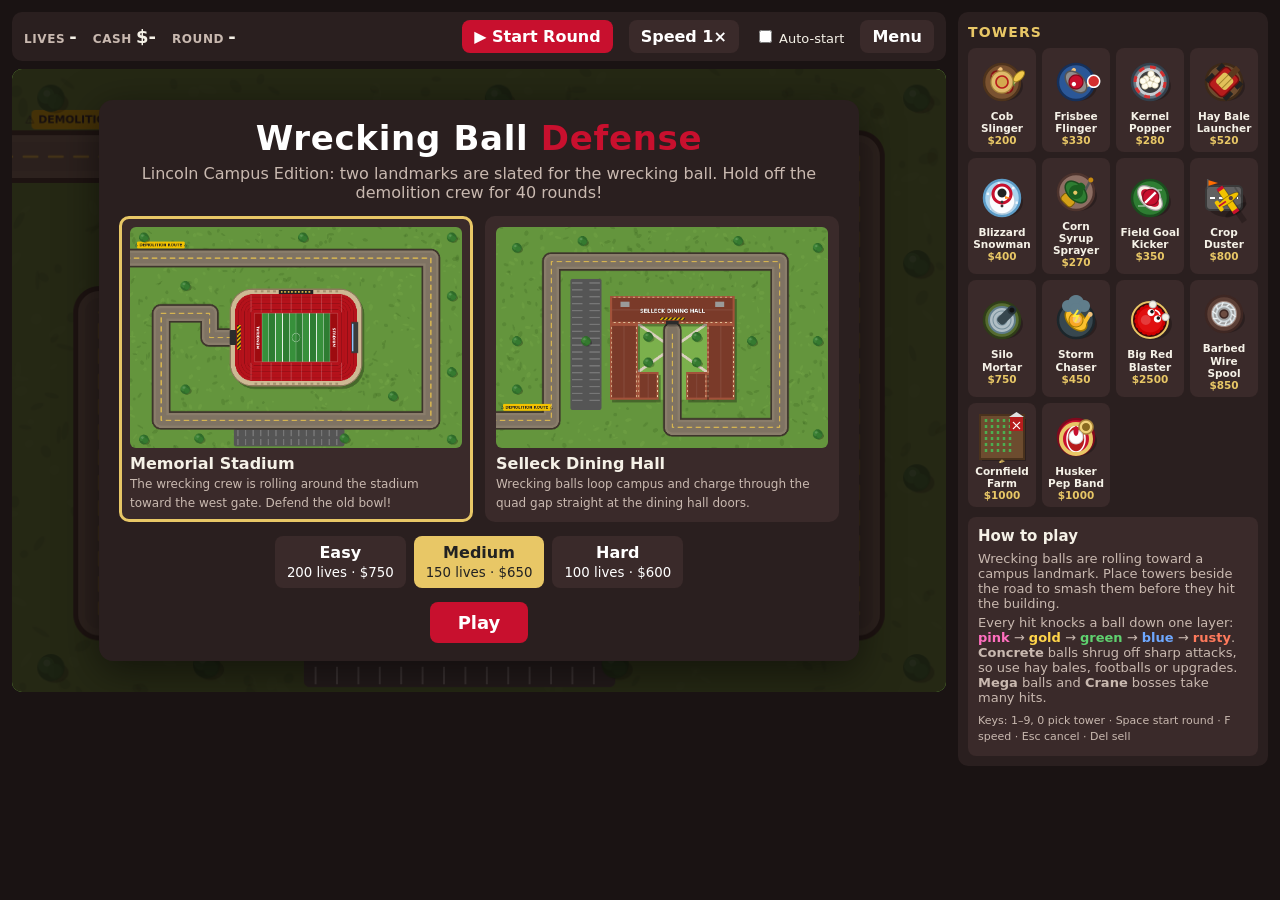
==== commit 808c6936: "Add 6 new towers (Frisbee Flinger, Storm Chaser, Barbed Wire Spool, Pep Band, Crop Duster, Silo Mort" ====
--- a/ballon_tower_defense_news/index.html
+++ b/ballon_tower_defense_news/index.html
@@ -61,7 +61,7 @@
 .diff button{background:var(--panel2)}
 .diff button.on{background:var(--gold);color:#222}
 .big{font-size:18px;padding:10px 28px}
-@media (max-width:950px){#app{flex-direction:column}#side{width:100%}.towers{grid-template-columns:repeat(8,1fr)}}
+@media (max-width:950px){#app{flex-direction:column}#side{width:100%}.towers{grid-template-columns:repeat(7,1fr)}}
 @media (max-width:640px){.towers{grid-template-columns:repeat(4,1fr)}.maps{grid-template-columns:1fr}.card h1{font-size:26px}#app{padding:8px}}
 </style>
 </head>
@@ -282,11 +282,82 @@
             {n:'Sonic Cheer',c:1500,d:'Fires 25% faster.',f:s=>{s.reload*=.75}},
             {n:'Go Big Red',c:8000,d:'Fires 3 blasts at once, +30 range.',f:s=>{s.count=3;s.range+=30}}]]}
 };
-const ORDER=['cob','popper','hay','blizzard','kicker','syrup','farm','bigred'];
+Object.assign(TOWERS,{
+  frisbee:{name:'Frisbee Flinger',cost:330,desc:'A quad regular who throws curving frisbees that sweep out and come back, slicing through many balls.',
+    base:{kind:'boomer',range:150,reload:1.2,dmg:1,pierce:5,speed:420,dtype:'sharp',count:1,pr:8,look:'disc'},
+    paths:[[{n:'Multi-Disc',c:200,d:'Frisbees pierce +4 balls.',f:s=>{s.pierce+=4}},
+            {n:'Glow Disc',c:300,d:'+1 damage, glowing discs cut Concrete.',f:s=>{s.dmg+=1;s.dtype='normal';s.look='glow'}},
+            {n:'Ultimate Disc',c:1800,d:'Throws 2 discs, +1 damage, +10 pierce.',f:s=>{s.count=2;s.dmg+=1;s.pierce+=10}}],
+           [{n:'Faster Throw',c:150,d:'Throws 25% faster.',f:s=>{s.reload*=.75}},
+            {n:'Long Throw',c:200,d:'+40 range.',f:s=>{s.range+=40}},
+            {n:'Disc Storm',c:1400,d:'Throws much, much faster.',f:s=>{s.reload*=.4}}]]},
+  storm:{name:'Storm Chaser',cost:450,desc:'Calls down prairie lightning that chains from ball to ball. Lightning hits every ball type.',
+    base:{kind:'bolt',range:135,reload:1.3,dmg:1,chains:3,jump:70,dtype:'normal',count:1,bossMult:1},
+    paths:[[{n:'Bigger Bolts',c:250,d:'Lightning chains to 6 balls.',f:s=>{s.chains=6}},
+            {n:'Supercell',c:700,d:'2 damage, chains to 9 balls.',f:s=>{s.dmg=2;s.chains=9}},
+            {n:'Tornado Alley',c:3000,d:'4 damage, 14 chains, double damage to cranes.',f:s=>{s.dmg=4;s.chains=14;s.bossMult=2;s.jump=90}}],
+           [{n:'Doppler Radar',c:200,d:'+30 range.',f:s=>{s.range+=30}},
+            {n:'Rapid Strikes',c:400,d:'Strikes 30% faster.',f:s=>{s.reload*=.7}},
+            {n:'Derecho',c:2000,d:'Two bolts at once, much faster.',f:s=>{s.count=2;s.reload*=.6}}]]},
+  spikes:{name:'Barbed Wire Spool',cost:850,desc:'Drops piles of barbed wire on the road during rounds. Each barb pops one layer. A great last line of defense.',
+    base:{kind:'spikes',range:110,reload:2.2,dmg:1,spikes:5,life:20,dtype:'sharp',mine:false},
+    paths:[[{n:'Bigger Piles',c:400,d:'10 barbs per pile.',f:s=>{s.spikes=10}},
+            {n:'Steel Barbs',c:800,d:'2 damage per barb, cuts Concrete.',f:s=>{s.dmg=2;s.dtype='normal'}},
+            {n:'Wire Storm',c:3500,d:'Huge piles, dropped very fast.',f:s=>{s.reload*=.35;s.spikes=14}}],
+           [{n:'Faster Spool',c:450,d:'Drops piles 30% faster.',f:s=>{s.reload*=.7}},
+            {n:'Long-Lasting Wire',c:300,d:'Piles last 50s, +30 range.',f:s=>{s.life=50;s.range+=30}},
+            {n:'Wire Mines',c:1600,d:'Used-up piles explode for 3 damage.',f:s=>{s.mine=true}}]]},
+  band:{name:'Husker Pep Band',cost:1000,desc:'The marching band fires up every tower in its circle (+10% range). It does not attack by itself.',
+    base:{kind:'buff',range:120,bRange:.1,bRate:1,bPierce:0,bDmg:0,bArmor:false,income:0},
+    paths:[[{n:'Drumline',c:400,d:'Nearby towers attack 15% faster.',f:s=>{s.bRate=.85}},
+            {n:'Fight Song',c:1500,d:'Nearby towers 25% faster, +1 pierce.',f:s=>{s.bRate=.75;s.bPierce=1}},
+            {n:'Tunnel Walk',c:6000,d:'Nearby towers 40% faster, +1 damage.',f:s=>{s.bRate=.6;s.bPierce=1;s.bDmg=1}}],
+           [{n:'Brass Section',c:300,d:'+40 band range.',f:s=>{s.range+=40}},
+            {n:'Halftime Show',c:1200,d:'Nearby towers can hit Concrete.',f:s=>{s.bArmor=true}},
+            {n:'Booster Club',c:3000,d:'Band raises $250 every round.',f:s=>{s.income+=250}}]]},
+  duster:{name:'Crop Duster',cost:800,desc:'A biplane that loops around its airstrip, spraying darts in every direction. Can be placed anywhere.',
+    base:{kind:'plane',range:110,fly:150,reload:1.3,dmg:1,pierce:3,speed:450,reach:110,count:8,dtype:'sharp',pr:5,look:'dart',bomb:false},
+    paths:[[{n:'Wide Spray',c:500,d:'12 darts per spray, +1 pierce.',f:s=>{s.count=12;s.pierce+=1}},
+            {n:'Hay Drop',c:900,d:'Also drops exploding hay bales.',f:s=>{s.bomb=true}},
+            {n:'Crop Circle',c:5000,d:'16 darts, +2 damage, hits Concrete.',f:s=>{s.count=16;s.dmg+=2;s.dtype='normal'}}],
+           [{n:'Faster Engine',c:400,d:'Flies faster, sprays 20% faster.',f:s=>{s.fly=260;s.reload*=.8}},
+            {n:'Big Loop',c:300,d:'+50 loop size.',f:s=>{s.range+=50}},
+            {n:'Twin Engine',c:2500,d:'Sprays twice as fast.',f:s=>{s.reload*=.5}}]]},
+  mortar:{name:'Silo Mortar',cost:750,desc:'Lobs explosive shells anywhere on the map. Splash breaks Concrete. A little inaccurate.',
+    base:{kind:'mortar',range:99999,reload:2,dmg:1,splash:42,splashPierce:20,scatter:22,bossMult:1},
+    paths:[[{n:'Bigger Shells',c:400,d:'Bigger blasts.',f:s=>{s.splash+=15;s.splashPierce+=15}},
+            {n:'Heavy Shells',c:700,d:'+2 damage.',f:s=>{s.dmg+=2}},
+            {n:'The Big One',c:4000,d:'+6 damage, giant blast, triple vs cranes.',f:s=>{s.dmg+=6;s.splash+=30;s.bossMult=3}}],
+           [{n:'Rapid Reload',c:350,d:'Fires 25% faster.',f:s=>{s.reload*=.75}},
+            {n:'Precision Aim',c:300,d:'Shells land almost dead-on.',f:s=>{s.scatter=4}},
+            {n:'Artillery Battery',c:2600,d:'Fires much faster.',f:s=>{s.reload*=.4}}]]}
+});
+const ORDER=['cob','frisbee','popper','hay','blizzard','syrup','kicker','duster','mortar','storm','bigred','spikes','farm','band'];
 const DIFF={easy:{label:'Easy',lives:200,cash:750,cost:.85},medium:{label:'Medium',lives:150,cash:650,cost:1},hard:{label:'Hard',lives:100,cash:600,cost:1.1}};
 const WIN_ROUND=40;
 function price(c){return Math.round(c*(G?DIFF[G.diff].cost:1)/5)*5;}
-function calcStats(t){const D=TOWERS[t.type];const s={...D.base};for(let i=0;i<t.a;i++)D.paths[0][i].f(s);for(let i=0;i<t.b;i++)D.paths[1][i].f(s);t.s=s;}
+function calcStats(t){const D=TOWERS[t.type];const s={...D.base};for(let i=0;i<t.a;i++)D.paths[0][i].f(s);for(let i=0;i<t.b;i++)D.paths[1][i].f(s);t.s=s;t.e=s;if(s.kind==='spikes'&&G)t.spots=pathSpots(t.x,t.y,s.range);}
+function pathSpots(x,y,range){const out=[];for(let d=0;d<G.map.total;d+=6){const[px,py]=posAt(G.map,d);if(px<0||px>W||py<0||py>H)continue;if(Math.hypot(px-x,py-y)<=range)out.push(d);}return out;}
+function computeBuffs(){
+  const bands=G.towers.filter(t=>t.s.kind==='buff');
+  for(const t of G.towers){
+    t.buffed=false;t.e=t.s;
+    if(!bands.length||t.s.kind==='farm'||t.s.kind==='buff')continue;
+    let r=0,rate=1,p=0,d=0,arm=false,any=false;
+    for(const b of bands){if(Math.hypot(b.x-t.x,b.y-t.y)<=b.s.range){any=true;const bs=b.s;r=Math.max(r,bs.bRange);rate=Math.min(rate,bs.bRate);p=Math.max(p,bs.bPierce);d=Math.max(d,bs.bDmg);arm=arm||bs.bArmor;}}
+    if(!any)continue;
+    const e=Object.assign({},t.s);
+    if(e.range&&e.range<5000&&e.kind!=='plane')e.range=Math.round(e.range*(1+r));
+    if(e.reach)e.reach=Math.round(e.reach*(1+r));
+    if(e.reload)e.reload*=rate;
+    if(e.pierce)e.pierce+=p;
+    if(e.splashPierce)e.splashPierce+=p*4;
+    if(e.spikes)e.spikes+=p*2;
+    if(e.dmg)e.dmg+=d;
+    if(arm&&(e.dtype==='sharp'||e.dtype==='cold')){e.dtype='normal';e.freezeArmored=true;}
+    t.e=e;t.buffed=true;
+  }
+}
 
 /* ---------- waves ---------- */
 function genRound(n){
@@ -332,7 +403,7 @@
 
 function newGame(mapKey,diff){
   const D=DIFF[diff];
-  G={map:MAPS[mapKey],mapKey,diff,lives:D.lives,cash:D.cash,round:1,roundActive:false,spawn:[],rt:0,enemies:[],towers:[],projs:[],fx:[],cracks:[],speed:1,over:false,freeplay:false,time:0,shake:0,nextId:1,impact:0};
+  G={map:MAPS[mapKey],mapKey,diff,lives:D.lives,cash:D.cash,round:1,roundActive:false,spawn:[],rt:0,enemies:[],towers:[],projs:[],fx:[],piles:[],cracks:[],speed:1,over:false,freeplay:false,time:0,shake:0,nextId:1,impact:0};
   bg=getBG(mapKey);placing=null;sel=null;
   $('#mapname').textContent=G.map.name+' · '+D.label;
   $('#speedBtn').textContent='Speed 1×';
@@ -344,7 +415,7 @@
 function endRound(){
   G.roundActive=false;
   let bonus=100+G.round,farm=0;
-  for(const t of G.towers)if(t.s.kind==='farm'){farm+=t.s.income;fxText(t.x,t.y-24,'+$'+t.s.income,'#9be37a');}
+  for(const t of G.towers)if(t.s.income){farm+=t.s.income;fxText(t.x,t.y-24,'+$'+t.s.income,'#9be37a');}
   G.cash+=bonus+farm;
   fxText(W/2,40,'Round '+G.round+' cleared! +$'+(bonus+farm),'#fff',2);
   if(G.round>=WIN_ROUND&&!G.freeplay){G.round++;showWin();return;}
@@ -392,7 +463,8 @@
 }
 function fireProj(t,a,s,extra){G.projs.push(Object.assign({k:'dart',x:t.x+Math.cos(a)*14,y:t.y+Math.sin(a)*14,vx:Math.cos(a)*s.speed,vy:Math.sin(a)*s.speed,a,life:(s.range*1.25)/s.speed,pierce:s.pierce,dmg:s.dmg,dtype:s.dtype,bossMult:s.bossMult||1,r:s.pr,hit:new Set(),tw:t,look:s.look},extra||{}));}
 function updateTower(t,dt){
-  const s=t.s;if(s.kind==='farm')return;
+  const s=t.e||t.s;if(s.kind==='farm'||s.kind==='buff')return;
+  if(s.kind==='plane'){t.th=(t.th||0)+dt*s.fly/s.range;t.px=t.x+Math.cos(t.th)*s.range;t.py=t.y+Math.sin(t.th)*s.range;t.pang=t.th+Math.PI/2;}
   t.recoil=Math.max(0,t.recoil-dt);
   t.cd-=dt;if(t.cd>0)return;
   switch(s.kind){
@@ -416,7 +488,49 @@
     case 'glue':{const l=candidates(t,s.range).filter(e=>!ET[e.type].boss||s.glueBoss);if(!l.length)return;
       const fresh=l.filter(e=>e.slowT<=0);const e=pick(t,fresh.length?fresh:l);t.ang=Math.atan2(e.y-t.y,e.x-t.x);t.cd=s.reload;t.recoil=.1;
       fireProj(t,t.ang,s,{k:'glue',slow:s.slow,slowDur:s.slowDur,dot:s.dot,dotRate:s.dotRate,splash:s.splash,glueBoss:s.glueBoss,look:'syrup'});break;}
-  }
+    case 'boomer':{const e=pick(t,candidates(t,s.range));if(!e)return;const beta=Math.atan2(e.y-t.y,e.x-t.x);t.ang=beta;t.cd=s.reload;t.recoil=.1;
+      const R=s.range/2,off=Math.acos(Math.min(1,Math.hypot(e.x-t.x,e.y-t.y)/(2*R)));
+      for(let k=0;k<s.count;k++){const dir=k%2?-1:1;G.projs.push({k:'boomer',ox:t.x,oy:t.y,a:beta-dir*off,R,dir,th:0,w:s.speed/R,x:t.x,y:t.y,pierce:s.pierce,dmg:s.dmg,dtype:s.dtype,bossMult:1,r:s.pr,hit:new Set(),tw:t,look:s.look,spin:0});}
+      break;}
+    case 'bolt':{const l=candidates(t,s.range);const e=pick(t,l);if(!e)return;t.ang=Math.atan2(e.y-t.y,e.x-t.x);t.cd=s.reload;t.recoil=.15;
+      chainBolt(t,e,s);if(s.count>1){const o=l.filter(x=>x!==e&&!x.dead);if(o.length)chainBolt(t,o[Math.floor(Math.random()*o.length)],s);}break;}
+    case 'spikes':{if(!G.roundActive||!t.spots||!t.spots.length)return;if(G.piles.filter(p=>p.tw===t).length>=40)return;t.cd=s.reload;t.recoil=.15;
+      const[px,py]=posAt(G.map,t.spots[Math.floor(Math.random()*t.spots.length)]);
+      G.piles.push({x:px+(Math.random()-.5)*14,y:py+(Math.random()-.5)*14,sx:t.x,sy:t.y,fly:.3,spikes:s.spikes,max:s.spikes,dmg:s.dmg,dtype:s.dtype,life:s.life,mine:s.mine,tw:t,hit:new Set(),seed:Math.random()*9});break;}
+    case 'plane':{if(!G.enemies.some(onScreen))return;t.cd=s.reload;
+      for(let k=0;k<s.count;k++)fireProj(t,t.th+k/s.count*Math.PI*2,s,{x:t.px,y:t.py,life:s.reach/s.speed});
+      if(s.bomb)G.projs.push({k:'bomb',x:t.px,y:t.py,tx:t.px,ty:t.py,speed:1,r:1,dmg:2,splash:45,sp:20,bossMult:1,tw:t,rot:0});break;}
+    case 'mortar':{const e=pick(t,candidates(t,s.range));if(!e)return;t.ang=Math.atan2(e.y-t.y,e.x-t.x);t.cd=s.reload;t.recoil=.2;
+      const lead=e.frozenT>0?0:ET[e.type].speed*.6*(e.slowT>0?1-e.slowF:1);const[lx,ly]=posAt(G.map,Math.min(G.map.total,e.dist+lead));
+      const tx=lx+(Math.random()-.5)*2*s.scatter,ty=ly+(Math.random()-.5)*2*s.scatter;
+      G.projs.push({k:'shell',x0:t.x,y0:t.y,tx,ty,x:t.x,y:t.y,t:0,d:.6,dmg:s.dmg,splash:s.splash,sp:s.splashPierce,bossMult:s.bossMult,tw:t});break;}
+  }
+}
+function chainBolt(t,start,s){
+  let cur=start;const hit=new Set(),pts=[[t.x,t.y-16]];
+  for(let i=0;i<s.chains&&cur;i++){
+    hit.add(cur.id);const cx=cur.x,cy=cur.y;pts.push([cx,cy]);
+    damageEnemy(cur,s.dmg*(ET[cur.type].boss?s.bossMult:1),s.dtype,t);
+    let nb=null,nd=s.jump;
+    for(const o of G.enemies){if(o.dead||hit.has(o.id)||!onScreen(o))continue;const d=Math.hypot(o.x-cx,o.y-cy);if(d<nd){nd=d;nb=o;}}
+    cur=nb;
+  }
+  G.fx.push({k:'bolt',pts,t:0,d:.22});
+}
+function updatePiles(dt){
+  for(const p of G.piles){
+    if(p.dead)continue;
+    if(p.fly>0){p.fly-=dt;continue;}
+    p.life-=dt;if(p.life<=0){p.dead=true;continue;}
+    for(const e of G.enemies){
+      if(e.dead||p.hit.has(e.id))continue;
+      if(Math.hypot(e.x-p.x,e.y-p.y)<ET[e.type].r+8){
+        p.hit.add(e.id);damageEnemy(e,p.dmg*(ET[e.type].boss?1:1),p.dtype,p.tw);
+        if(--p.spikes<=0){p.dead=true;if(p.mine)explode({x:p.x,y:p.y,splash:45,sp:20,dmg:3,bossMult:1,tw:p.tw});break;}
+      }
+    }
+  }
+  G.piles=G.piles.filter(p=>!p.dead);
 }
 function explode(p){
   G.fx.push({k:'boom',x:p.x,y:p.y,r:p.splash,t:0,d:.35});
@@ -424,6 +538,7 @@
   for(const e of l)damageEnemy(e,p.dmg*(ET[e.type].boss?p.bossMult:1),'blast',p.tw);
 }
 function update(dt){
+  updateBanner(dt);
   G.time+=dt;G.shake=Math.max(0,G.shake-dt);G.impact=Math.max(0,G.impact-dt);
   if(G.roundActive){G.rt+=dt;while(G.spawn.length&&G.spawn[0].t<=G.rt){const s=G.spawn.shift();G.enemies.push(makeEnemy(s.type,0));}}
   const m=G.map;
@@ -443,7 +558,9 @@
     }
     const p=posAt(m,e.dist);e.x=p[0];e.y=p[1];
   }
+  computeBuffs();
   for(const t of G.towers)updateTower(t,dt);
+  updatePiles(dt);
   for(const p of G.projs){
     if(p.dead)continue;
     if(p.k==='bomb'){
@@ -452,8 +569,15 @@
       if(!boom)for(const e of G.enemies){if(!e.dead&&Math.hypot(e.x-p.x,e.y-p.y)<ET[e.type].r+p.r){boom=true;break;}}
       p.rot+=dt*8;if(boom){explode(p);p.dead=true;}continue;
     }
-    p.x+=p.vx*dt;p.y+=p.vy*dt;p.life-=dt;
-    if(p.life<=0||p.x<-30||p.x>W+30||p.y<-30||p.y>H+30){p.dead=true;continue;}
+    if(p.k==='shell'){p.t+=dt;const k=Math.min(1,p.t/p.d);p.x=p.x0+(p.tx-p.x0)*k;p.y=p.y0+(p.ty-p.y0)*k;if(k>=1){p.x=p.tx;p.y=p.ty;explode(p);p.dead=true;}continue;}
+    if(p.k==='boomer'){
+      p.th+=p.w*dt;if(p.th>=Math.PI*2){p.dead=true;continue;}
+      const cx=p.ox+p.R*Math.cos(p.a),cy=p.oy+p.R*Math.sin(p.a),an=p.a+Math.PI+p.dir*p.th;
+      p.x=cx+p.R*Math.cos(an);p.y=cy+p.R*Math.sin(an);p.spin+=dt*20;
+    }else{
+      p.x+=p.vx*dt;p.y+=p.vy*dt;p.life-=dt;
+      if(p.life<=0||p.x<-30||p.x>W+30||p.y<-30||p.y>H+30){p.dead=true;continue;}
+    }
     for(let i=0;i<G.enemies.length;i++){
       const e=G.enemies[i];if(e.dead||p.hit.has(e.id))continue;const T=ET[e.type];
       if(Math.hypot(e.x-p.x,e.y-p.y)<T.r+p.r){
@@ -565,7 +689,50 @@
       c.strokeStyle='#fff';c.lineWidth=1.6;c.beginPath();c.arc(4,0,7.5,-.5,.5);c.stroke();
       circle(c,13,9,3.6,'#f5f1e7','#bbb',1);circle(c,13,-9,3.6,'#f5f1e7','#bbb',1);
       if(a>=3||b>=3)circle(c,0,0,21,null,'rgba(255,60,60,.8)',2.5);break;}
-  }
+    case 'frisbee':{pad(c,'#2b5797','#16305a');c.rotate(ang);c.translate(kick,0);
+      c.strokeStyle=SKIN;c.lineWidth=4;c.lineCap='round';c.beginPath();c.moveTo(0,9);c.lineTo(10,11);c.moveTo(0,-9);c.lineTo(7,-10);c.stroke();
+      if(!recoil){circle(c,13,12,6,a>=2?'#7cf7ff':'#d32f2f','#fff',1.5);}
+      ell(c,0,0,8,13,0,'#8e8e8e','#555',1.5);c.fillStyle='#c8102e';c.fillRect(-7,-2,3,4);
+      circle(c,0,0,7,'#c8102e','#7f0a1d',1.2);circle(c,-3,0,2.2,'#fff');
+      if(a>=3||b>=3)circle(c,0,0,21,null,'rgba(124,247,255,.8)',2);break;}
+    case 'storm':{pad(c,'#37474f','#1c262b');
+      c.save();c.rotate(ang);c.translate(kick,0);ell(c,0,0,8,13,0,'#fbc02d','#a07800',1.5);
+      c.strokeStyle='#fbc02d';c.lineWidth=4;c.lineCap='round';c.beginPath();c.moveTo(0,9);c.lineTo(12,6);c.stroke();circle(c,14,6,2.5,SKIN);
+      circle(c,0,0,7,'#f9a825','#a07800',1);circle(c,1,0,4,SKIN);c.restore();
+      c.fillStyle=a>=3?'#263238':'#607d8b';for(const[cx,cy,cr]of[[-8,-14,6],[0,-17,8],[8,-14,6],[0,-11,6]])circle(c,cx,cy,cr,c.fillStyle);
+      c.strokeStyle='#ffeb3b';c.lineWidth=2;c.beginPath();c.moveTo(2,-10);c.lineTo(-2,-4);c.lineTo(2,-4);c.lineTo(-1,2);c.stroke();break;}
+    case 'spikes':{pad(c,'#5d4037','#3e2723');c.rotate(recoil?recoil*6:0);
+      circle(c,0,0,14,'#a1887f','#5d4037',2);
+      for(let i=0;i<4;i++){c.strokeStyle=i%2?'#9e9e9e':'#cfd8dc';c.lineWidth=2;c.beginPath();c.arc(0,0,11-i*1.8,0,Math.PI*2);c.stroke();}
+      c.strokeStyle='#eceff1';c.lineWidth=1.3;for(let i=0;i<10;i++){const aa=i*Math.PI/5;c.beginPath();c.moveTo(Math.cos(aa)*8,Math.sin(aa)*8);c.lineTo(Math.cos(aa+.25)*12,Math.sin(aa+.25)*12);c.stroke();}
+      circle(c,0,0,4,'#6d4c41','#3e2723',1.5);
+      if(b>=3)circle(c,0,0,21,null,'rgba(255,120,30,.8)',2);break;}
+    case 'band':{pad(c,'#c8102e','#7f0a1d');
+      ell(c,0,2,9,13,0,'#b71c1c','#fff',1.5);
+      circle(c,0,2,15,null,'#e8c766',4);circle(c,10,-10,7,'#f2d27a','#a8843a',1.5);circle(c,10,-10,4,'#8a6a20');
+      circle(c,0,0,7,'#fff','#ccc',1);ell(c,0,-6,2.5,5,0,'#c8102e');
+      if(a>=3||b>=3){c.fillStyle='#e8c766';c.font='bold 12px system-ui';c.textAlign='center';c.fillText('♪',-13,-9);}break;}
+    case 'duster':{ell(c,2,4,20,15,0,'rgba(0,0,0,.25)');c.fillStyle='#616161';rr(c,-18,-12,36,24,4);c.fill();c.strokeStyle='#3a3a3a';c.lineWidth=2;c.stroke();
+      c.strokeStyle='#fff';c.lineWidth=2;c.setLineDash([5,4]);c.beginPath();c.moveTo(-14,0);c.lineTo(14,0);c.stroke();c.setLineDash([]);
+      c.fillStyle='#ff6d00';c.beginPath();c.moveTo(-16,-12);c.lineTo(-6,-15);c.lineTo(-16,-18);c.fill();c.fillStyle='#555';c.fillRect(-17,-19,1.5,9);
+      if(inc==='icon')drawPlane(c,4,2,-.6,.85);break;}
+    case 'mortar':{pad(c,'#556b2f','#2f3d18');
+      circle(c,0,0,13,'#b0bec5','#607d8b',2);for(let i=1;i<3;i++)circle(c,0,0,13-i*4,null,'rgba(96,125,139,.7)',1);
+      c.rotate(ang);c.translate(kick,0);c.fillStyle='#37474f';rr(c,-4,-4.5,18,9,3);c.fill();circle(c,14,0,4.5,'#263238');circle(c,14,0,2.5,'#111');
+      if(a>=3)circle(c,0,0,21,null,'rgba(255,190,60,.8)',2);break;}
+  }
+  c.restore();
+}
+function drawPlane(c,x,y,ang,sc,col,stripe){
+  col=col||'#f2c200';stripe=stripe||'#c8102e';
+  c.save();c.translate(x+8,y+10);c.rotate(ang);c.scale(sc||1,sc||1);ell(c,0,0,15,4,0,'rgba(0,0,0,.22)');c.fillStyle='rgba(0,0,0,.22)';c.fillRect(-3,-17,7,34);c.restore();
+  c.save();c.translate(x,y);c.rotate(ang);c.scale(sc||1,sc||1);
+  c.fillStyle=col;rr(c,-4,-18,8,36,3);c.fill();c.strokeStyle='rgba(0,0,0,.35)';c.lineWidth=1;c.stroke();
+  c.fillStyle=stripe;c.fillRect(-4,-18,8,4);c.fillRect(-4,14,8,4);
+  ell(c,0,0,15,4,0,col,'rgba(0,0,0,.35)',1);
+  c.fillStyle=col;rr(c,-15,-7,5,14,2);c.fill();c.fillStyle=stripe;c.fillRect(-13,-1,10,2);
+  circle(c,4,0,2.5,'#5d4037');
+  c.fillStyle='rgba(60,60,60,.5)';c.fillRect(14,-8,2,16);
   c.restore();
 }
 
@@ -594,7 +761,11 @@
 
 /* ---------- drawing: projectiles & fx ---------- */
 function drawProj(c,p){
+  if(p.k==='shell'){const k=p.t/p.d,h=Math.sin(k*Math.PI)*70,s=1+Math.sin(k*Math.PI)*.8;
+    c.strokeStyle='rgba(255,40,40,.8)';c.lineWidth=1.5;circle(c,p.tx,p.ty,8,null,'rgba(255,40,40,.7)',1.5);c.beginPath();c.moveTo(p.tx-11,p.ty);c.lineTo(p.tx+11,p.ty);c.moveTo(p.tx,p.ty-11);c.lineTo(p.tx,p.ty+11);c.stroke();
+    ell(c,p.x,p.y,4*s,2*s,0,'rgba(0,0,0,.3)');circle(c,p.x,p.y-h,4*s,'#37474f','#111',1);return;}
   c.save();c.translate(p.x,p.y);
+  if(p.k==='boomer'){c.rotate(p.spin);circle(c,0,0,p.look==='glow'?10:0,p.look==='glow'?'rgba(124,247,255,.35)':null);circle(c,0,0,6.5,p.look==='glow'?'#7cf7ff':'#d32f2f','#fff',1.5);c.strokeStyle='rgba(255,255,255,.8)';c.lineWidth=1;c.beginPath();c.arc(0,0,3.5,0,2);c.stroke();c.restore();return;}
   if(p.k==='bomb'){c.rotate(p.rot);c.fillStyle='#e2c15a';rr(c,-7,-6,14,12,3);c.fill();c.strokeStyle='#a3842a';c.lineWidth=1;c.beginPath();c.moveTo(-7,-1);c.lineTo(7,-1);c.moveTo(-7,3);c.lineTo(7,3);c.stroke();c.restore();return;}
   c.rotate(p.a);
   switch(p.look){
@@ -606,6 +777,7 @@
     case 'red':c.fillStyle='#ff2a2a';rr(c,-6,-2,12,4,2);c.fill();break;
     case 'laser':c.fillStyle='rgba(255,60,60,.35)';c.fillRect(-12,-3.5,24,7);c.fillStyle='#fff';c.fillRect(-11,-1,22,2);break;
     case 'plasma':circle(c,0,0,6,'rgba(255,40,40,.35)');circle(c,0,0,3.5,'#fff','#ff3030',2);break;
+    case 'dart':c.strokeStyle='#263238';c.lineWidth=2;c.beginPath();c.moveTo(-5,0);c.lineTo(5,0);c.stroke();c.fillStyle='#8bc34a';c.fillRect(-6,-1.5,3,3);break;
     default:circle(c,0,0,3,'#fff');
   }
   c.restore();
@@ -621,11 +793,50 @@
       c.fillStyle='#e2c15a';for(let i=0;i<8;i++){const a=i*Math.PI/4;c.fillRect(f.x+Math.cos(a)*f.r*k-1,f.y+Math.sin(a)*f.r*k-4,2,8);}c.restore();break;}
     case 'splat':circle(c,f.x,f.y,f.r*k,`rgba(212,160,23,${.4*(1-k)})`);break;
     case 'kick':{const x=f.x+(f.x2-f.x)*k,y=f.y+(f.y2-f.y)*k-Math.sin(k*Math.PI)*30;c.save();c.translate(x,y);c.rotate(k*12);ell(c,0,0,6,3.8,0,'#7b4a24','#3e2410',1);c.strokeStyle='#fff';c.lineWidth=1;c.beginPath();c.moveTo(-2,0);c.lineTo(2,0);c.stroke();c.restore();break;}
+    case 'bolt':{c.save();c.globalAlpha=1-k;c.lineJoin='round';
+      for(const[w,col]of[[6,'rgba(120,180,255,.45)'],[2,'#fff']]){c.strokeStyle=col;c.lineWidth=w;c.beginPath();
+        f.pts.forEach(([x,y],i)=>{if(!i){c.moveTo(x,y);return;}const[px,py]=f.pts[i-1];for(let j=1;j<=4;j++){const tt=j/4;c.lineTo(px+(x-px)*tt+(j<4?(Math.random()-.5)*12:0),py+(y-py)*tt+(j<4?(Math.random()-.5)*12:0));}});c.stroke();}
+      c.restore();break;}
     case 'ping':circle(c,f.x,f.y,6+k*6,null,`rgba(220,220,220,${1-k})`,2);break;
     case 'text':{c.save();c.globalAlpha=Math.min(1,(1-k)*2);c.font=`bold ${f.d>1.5?22:14}px system-ui`;c.textAlign='center';c.fillStyle='rgba(0,0,0,.6)';c.fillText(f.text,f.x+1.5,f.y-k*20+1.5);c.fillStyle=f.col;c.fillText(f.text,f.x,f.y-k*20);c.restore();break;}
   }
 }
 
+function drawPile(c,p){
+  let x=p.x,y=p.y;
+  if(p.fly>0){const k=1-p.fly/.3;x=p.sx+(p.x-p.sx)*k;y=p.sy+(p.y-p.sy)*k-Math.sin(k*Math.PI)*25;}
+  const n=Math.max(2,Math.ceil(6*p.spikes/p.max));
+  c.save();c.translate(x,y);c.globalAlpha=p.life<3?Math.max(.2,p.life/3):1;
+  ell(c,1,2,9,5,0,'rgba(0,0,0,.25)');
+  c.strokeStyle=p.dtype==='normal'?'#90a4ae':'#b0bec5';c.lineWidth=1.4;
+  for(let i=0;i<n;i++){const a=p.seed+i*2.1;c.beginPath();c.ellipse(Math.cos(a)*3,Math.sin(a)*2,6,3,a,0,Math.PI*2);c.stroke();}
+  c.strokeStyle='#eceff1';c.lineWidth=1;for(let i=0;i<n;i++){const a=p.seed*2+i*1.3;c.beginPath();c.moveTo(Math.cos(a)*4,Math.sin(a)*3);c.lineTo(Math.cos(a)*8,Math.sin(a)*6);c.stroke();}
+  if(p.mine)circle(c,0,0,2.5,'#ff5722');
+  c.restore();
+}
+/* ---------- banner plane (decor) ---------- */
+const BANNER_TEXT='Dan Osborn Political Ad';
+const banner={x:0,y:0,dir:1,active:false,wait:4};
+function updateBanner(dt){
+  if(!banner.active){banner.wait-=dt;if(banner.wait<=0){banner.active=true;banner.dir=Math.random()<.5?1:-1;banner.y=60+Math.random()*(H-120);banner.x=banner.dir>0?-60:W+360;}return;}
+  banner.x+=banner.dir*95*dt;
+  if((banner.dir>0&&banner.x>W+360)||(banner.dir<0&&banner.x<-60)){banner.active=false;banner.wait=25+Math.random()*20;}
+}
+function drawBanner(c){
+  if(!banner.active)return;
+  const d=banner.dir,px=banner.x,py=banner.y,t=performance.now()/1000;
+  c.save();c.font='bold 15px system-ui';const tw=c.measureText(BANNER_TEXT).width+28,bh=26;
+  const bx=d>0?px-40-tw:px+40;
+  c.fillStyle='rgba(0,0,0,.18)';c.fillRect(bx+10,py-bh/2+14,tw,bh);
+  c.strokeStyle='#444';c.lineWidth=1;c.beginPath();c.moveTo(px-d*14,py);c.lineTo(d>0?bx+tw:bx,py-bh/2);c.moveTo(px-d*14,py);c.lineTo(d>0?bx+tw:bx,py+bh/2);c.stroke();
+  c.beginPath();const seg=12;
+  for(let i=0;i<=seg;i++){const xx=bx+tw*i/seg,yy=py-bh/2+Math.sin(t*6+i*.8)*2.5*(d>0?1-i/seg:i/seg);i?c.lineTo(xx,yy):c.moveTo(xx,yy);}
+  for(let i=seg;i>=0;i--){const xx=bx+tw*i/seg,yy=py+bh/2+Math.sin(t*6+i*.8)*2.5*(d>0?1-i/seg:i/seg);c.lineTo(xx,yy);}
+  c.closePath();c.fillStyle='#fffdf5';c.fill();c.strokeStyle='#c8102e';c.lineWidth=2;c.stroke();
+  c.fillStyle='#c8102e';c.textAlign='center';c.textBaseline='middle';c.fillText(BANNER_TEXT,bx+tw/2,py+1);
+  c.restore();
+  drawPlane(c,px,py,d>0?0:Math.PI,1,'#ffffff','#1e5aa8');
+}
 /* ---------- render ---------- */
 function render(){
   ctx.save();ctx.clearRect(0,0,W,H);
@@ -634,19 +845,22 @@
   if(!G){ctx.restore();return;}
   if(G.cracks.length){ctx.strokeStyle='rgba(25,15,10,.85)';ctx.lineWidth=2;ctx.lineJoin='miter';for(const pts of G.cracks){ctx.beginPath();pts.forEach(([x,y],i)=>i?ctx.lineTo(x,y):ctx.moveTo(x,y));ctx.stroke();}}
   if(G.impact>0){const[ex,ey]=G.map.end;circle(ctx,ex,ey,40*(1-G.impact/.4)+10,`rgba(255,80,40,${G.impact})`);}
-  if(sel&&sel.s.range&&sel.s.range<5000)circle(ctx,sel.x,sel.y,sel.s.range,'rgba(255,255,255,.12)','rgba(255,255,255,.6)',1.5);
+  if(sel){const se=sel.e||sel.s;if(se.range&&se.range<5000){if(se.kind==='plane'){ctx.setLineDash([6,6]);circle(ctx,sel.x,sel.y,se.range,null,'rgba(255,255,255,.7)',1.5);ctx.setLineDash([]);}else circle(ctx,sel.x,sel.y,se.range,'rgba(255,255,255,.12)','rgba(255,255,255,.6)',1.5);}}
   for(const t of G.towers)if(t.type==='farm')drawTower(ctx,'farm',t.x,t.y,0,t.a,t.b,0,true);
+  for(const p of G.piles)drawPile(ctx,p);
   const es=G.enemies.slice().sort((a,b)=>a.dist-b.dist);
   for(const e of es){const bob=Math.sin(G.time*6+e.id)*1.5;drawBall(ctx,e,e.x,e.y+bob,e.type);}
   const ts=G.towers.filter(t=>t.type!=='farm').sort((a,b)=>a.y-b.y);
-  for(const t of ts)drawTower(ctx,t.type,t.x,t.y,t.ang,t.a,t.b,t.recoil);
+  for(const t of ts){drawTower(ctx,t.type,t.x,t.y,t.ang,t.a,t.b,t.recoil);if(t.buffed){ctx.fillStyle='#e8c766';ctx.font='bold 11px system-ui';ctx.textAlign='center';ctx.fillText('♪',t.x+15,t.y-12);}}
   if(sel){ctx.strokeStyle='#e8c766';ctx.lineWidth=2;ctx.setLineDash([4,3]);ctx.beginPath();ctx.arc(sel.x,sel.y,sel.type==='farm'?30:22,0,Math.PI*2);ctx.stroke();ctx.setLineDash([]);}
   for(const p of G.projs)drawProj(ctx,p);
   for(const f of G.fx)drawFx(ctx,f);
+  for(const t of G.towers)if(t.s.kind==='plane'&&t.px!==undefined)drawPlane(ctx,t.px,t.py,t.pang,1,t.a>=3?'#e53935':'#f2c200',t.a>=3?'#fff':'#c8102e');
+  drawBanner(ctx);
   if(placing&&mouse.in){
     const ok=validSpot(mouse.x,mouse.y,placing)&&G.cash>=price(TOWERS[placing].cost);const rg=TOWERS[placing].base.range;
     if(rg&&rg<5000)circle(ctx,mouse.x,mouse.y,rg,ok?'rgba(255,255,255,.15)':'rgba(255,60,60,.2)',ok?'rgba(255,255,255,.7)':'rgba(255,60,60,.8)',1.5);
-    ctx.globalAlpha=.75;drawTower(ctx,placing,mouse.x,mouse.y,-Math.PI/2,0,0,0);ctx.globalAlpha=1;
+    ctx.globalAlpha=.75;drawTower(ctx,placing,mouse.x,mouse.y,-Math.PI/2,0,0,0,'icon');ctx.globalAlpha=1;
     if(!ok){ctx.strokeStyle='#ff3b3b';ctx.lineWidth=3;ctx.beginPath();ctx.moveTo(mouse.x-8,mouse.y-8);ctx.lineTo(mouse.x+8,mouse.y+8);ctx.moveTo(mouse.x+8,mouse.y-8);ctx.lineTo(mouse.x-8,mouse.y+8);ctx.stroke();}
   }
   ctx.restore();
@@ -657,7 +871,7 @@
   const box=$('#towers');box.innerHTML='';
   ORDER.forEach((k,i)=>{
     const D=TOWERS[k],b=document.createElement('button');b.className='tbtn';b.dataset.t=k;b.title=`${D.name} (${i+1})`;
-    const ic=document.createElement('canvas');ic.width=108;ic.height=108;const c=ic.getContext('2d');c.scale(2,2);drawTower(c,k,27,28,-Math.PI/4,0,0,0);
+    const ic=document.createElement('canvas');ic.width=108;ic.height=108;const c=ic.getContext('2d');c.scale(2,2);drawTower(c,k,27,28,-Math.PI/4,0,0,0,'icon');
     b.appendChild(ic);b.insertAdjacentHTML('beforeend',`<div>${D.name}</div><div class="c">$${price(D.cost)}</div>`);
     b.onclick=()=>{if(!G||G.over)return;placing=placing===k?null:k;sel=null;buildInfo();};
     b.onmouseenter=()=>{hoverType=k;if(!sel&&!placing)buildInfo();};
@@ -668,6 +882,10 @@
 function statLine(s){
   const out=[];
   if(s.kind==='farm')return`Income: <b>$${s.income}</b> per round`;
+  if(s.kind==='buff'){const b=['Range '+s.range,'+'+Math.round(s.bRange*100)+'% tower range'];if(s.bRate<1)b.push(Math.round((1/s.bRate-1)*100)+'% faster attacks');if(s.bPierce)b.push('+'+s.bPierce+' pierce');if(s.bDmg)b.push('+'+s.bDmg+' damage');if(s.bArmor)b.push('hits Concrete');if(s.income)b.push('$'+s.income+'/round');return b.join(' · ');}
+  if(s.kind==='spikes')return`Range ${s.range} · ${s.spikes} barbs/pile · Dmg ${s.dmg} · 1 pile / ${s.reload.toFixed(1)}s`;
+  if(s.kind==='plane')return`Loop ${s.range} · ${s.count} darts · Dmg ${s.dmg} · ${(1/s.reload).toFixed(1)} sprays/sec`;
+  if(s.kind==='bolt')out.push(s.chains+' chains');
   if(s.range&&s.range<5000)out.push('Range '+s.range);else if(s.range)out.push('Range: whole map');
   if(s.dmg)out.push('Dmg '+s.dmg);
   if(s.reload)out.push((1/s.reload).toFixed(1)+' /sec');
@@ -679,9 +897,9 @@
   const el=$('#info');
   if(G&&sel){
     const t=sel,D=TOWERS[t.type];
-    const aimable=['proj','bomb','hitscan','glue'].includes(t.s.kind);
-    el.innerHTML=`<div class="ihead"><b>${D.name}</b><span style="color:var(--muted)">Pops: <span id="pops">${t.pops}</span></span></div>
-      <p>${statLine(t.s)}</p>
+    const aimable=['proj','bomb','hitscan','glue','boomer','bolt','mortar'].includes(t.s.kind);
+    el.innerHTML=`<div class="ihead"><b>${D.name}</b><span style="color:var(--muted)">${t.s.kind==='buff'?'':`Pops: <span id="pops">${t.pops}</span>`}</span></div>
+      <p>${statLine(t.e||t.s)}${t.buffed?' <span style="color:var(--gold)">♪ band boost</span>':''}</p>
       ${aimable?`<div class="tgt">${['first','last','strong','close'].map(m=>`<button data-m="${m}" class="${t.target===m?'on':''}">${m[0].toUpperCase()+m.slice(1)}</button>`).join('')}</div>`:''}
       <div class="ups">${[0,1].map(p=>upCard(t,p)).join('')}</div>
       <button id="sellBtn" class="sell">Sell for $${sellValue(t)}</button>`;
@@ -695,7 +913,7 @@
   el.innerHTML=`<div class="ihead"><b>How to play</b></div>
     <p>Wrecking balls are rolling toward a campus landmark. Place towers beside the road to smash them before they hit the building.</p>
     <p>Every hit knocks a ball down one layer: <b style="color:#ff6fbf">pink</b> → <b style="color:#ffd54a">gold</b> → <b style="color:#5fd16f">green</b> → <b style="color:#6ea8ff">blue</b> → <b style="color:#ff7a5c">rusty</b>. <b>Concrete</b> balls shrug off sharp attacks, so use hay bales, footballs or upgrades. <b>Mega</b> balls and <b>Crane</b> bosses take many hits.</p>
-    <div class="keys">Keys: 1–8 pick tower · Space start round · F speed · Esc cancel · Del sell</div>`;
+    <div class="keys">Keys: 1–9, 0 pick tower · Space start round · F speed · Esc cancel · Del sell</div>`;
 }
 function upCard(t,p){
   const D=TOWERS[t.type],lvl=p?t.b:t.a,pips=[0,1,2].map(i=>`<i class="${i<lvl?'on':''}"></i>`).join('');
@@ -768,7 +986,7 @@
   else if(e.key===' '){e.preventDefault();startRound();}
   else if(e.key==='f'||e.key==='F')$('#speedBtn').click();
   else if((e.key==='Delete'||e.key==='Backspace')&&sel)sell(sel);
-  else if(/^[1-8]$/.test(e.key)){placing=ORDER[+e.key-1];sel=null;buildInfo();refreshButtons();}
+  else if(/^[0-9]$/.test(e.key)){placing=ORDER[e.key==='0'?9:+e.key-1];sel=null;buildInfo();refreshButtons();}
 });
 
 /* ---------- loop ---------- */
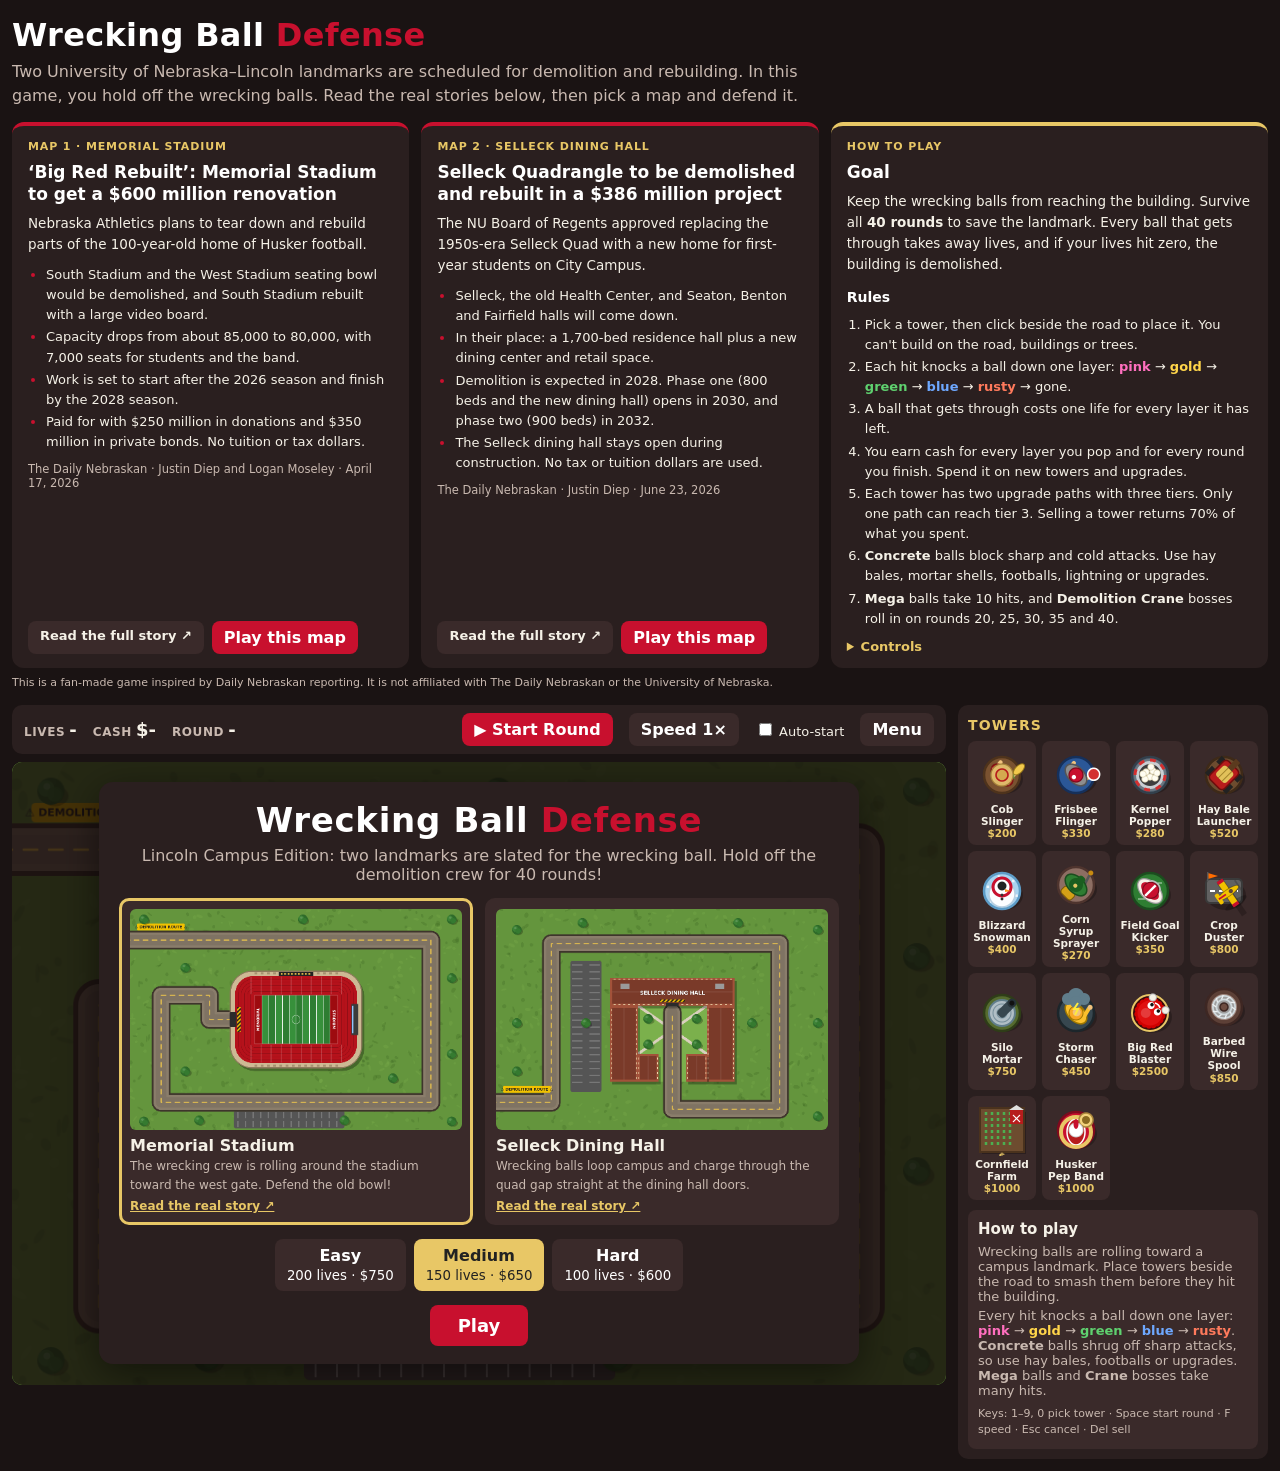
==== commit 50e66e8f: "Add Daily Nebraskan story previews, rules and goal; link stories from map menu and end screens" ====
--- a/ballon_tower_defense_news/index.html
+++ b/ballon_tower_defense_news/index.html
@@ -61,11 +61,100 @@
 .diff button{background:var(--panel2)}
 .diff button.on{background:var(--gold);color:#222}
 .big{font-size:18px;padding:10px 28px}
+#top{max-width:1320px;margin:0 auto;padding:16px 12px 4px}
+.intro h1{margin:0;font-size:32px;color:#fff;letter-spacing:.01em}
+.intro h1 span{color:var(--red)}
+.intro p{margin:6px 0 14px;color:var(--muted);max-width:820px;line-height:1.5}
+.storygrid{display:grid;grid-template-columns:1fr 1fr 1.1fr;gap:12px}
+.story{background:var(--panel);border-radius:12px;padding:14px 16px;display:flex;flex-direction:column;gap:8px;border-top:4px solid var(--red)}
+.story.rules{border-top-color:var(--gold)}
+.story .kicker{font-size:11px;font-weight:800;text-transform:uppercase;letter-spacing:.08em;color:var(--gold)}
+.story h2{margin:0;font-size:17px;line-height:1.3;color:#fff}
+.story h3{margin:6px 0 0;font-size:14px;color:#fff}
+.story p{margin:0;font-size:13.5px;line-height:1.55;color:var(--cream)}
+.story ul,.story ol{margin:0;padding-left:18px;font-size:13px;line-height:1.55;color:var(--cream)}
+.story li{margin:2px 0}
+.story .facts li::marker{color:var(--red)}
+.story .byline{font-size:11.5px;color:var(--muted)}
+.story .actions{display:flex;gap:8px;flex-wrap:wrap;margin-top:auto;padding-top:4px}
+.story .actions a{display:inline-block;padding:7px 12px;border-radius:8px;background:var(--panel2);color:var(--cream);text-decoration:none;font-weight:700;font-size:13px}
+.story .actions a:hover{filter:brightness(1.2)}
+.story details{font-size:13px;color:var(--cream)}
+.story summary{cursor:pointer;font-weight:700;color:var(--gold)}
+.disclaim{font-size:11px;color:var(--muted);margin:8px 0 0}
+.mapcard a.storylink{display:inline-block;margin-top:6px;font-size:12px;color:var(--gold);font-weight:700}
+.card a.storylink{color:var(--gold);font-weight:700}
+@media (max-width:1100px){.storygrid{grid-template-columns:1fr 1fr}.story.rules{grid-column:1/-1}}
+@media (max-width:640px){.storygrid{grid-template-columns:1fr}.intro h1{font-size:26px}}
 @media (max-width:950px){#app{flex-direction:column}#side{width:100%}.towers{grid-template-columns:repeat(7,1fr)}}
 @media (max-width:640px){.towers{grid-template-columns:repeat(4,1fr)}.maps{grid-template-columns:1fr}.card h1{font-size:26px}#app{padding:8px}}
 </style>
 </head>
 <body>
+<header id="top">
+  <div class="intro">
+    <h1>Wrecking Ball <span>Defense</span></h1>
+    <p>Two University of Nebraska&ndash;Lincoln landmarks are scheduled for demolition and rebuilding. In this game, you hold off the wrecking balls. Read the real stories below, then pick a map and defend it.</p>
+  </div>
+  <div class="storygrid">
+    <article class="story">
+      <div class="kicker">Map 1 &middot; Memorial Stadium</div>
+      <h2>&lsquo;Big Red Rebuilt&rsquo;: Memorial Stadium to get a $600 million renovation</h2>
+      <p>Nebraska Athletics plans to tear down and rebuild parts of the 100-year-old home of Husker football.</p>
+      <ul class="facts">
+        <li>South Stadium and the West Stadium seating bowl would be demolished, and South Stadium rebuilt with a large video board.</li>
+        <li>Capacity drops from about 85,000 to 80,000, with 7,000 seats for students and the band.</li>
+        <li>Work is set to start after the 2026 season and finish by the 2028 season.</li>
+        <li>Paid for with $250 million in donations and $350 million in private bonds. No tuition or tax dollars.</li>
+      </ul>
+      <div class="byline">The Daily Nebraskan &middot; Justin Diep and Logan Moseley &middot; April 17, 2026</div>
+      <div class="actions">
+        <a href="https://www.dailynebraskan.com/news/big-red-rebuilt-nebraska-s-memorial-stadium-to-get-600m-renovation/article_226e69c8-d3e3-45db-8fdf-f80fd9009f0d.html" target="_blank" rel="noopener">Read the full story &#8599;</a>
+        <button class="playmap" data-map="stadium">Play this map</button>
+      </div>
+    </article>
+    <article class="story">
+      <div class="kicker">Map 2 &middot; Selleck Dining Hall</div>
+      <h2>Selleck Quadrangle to be demolished and rebuilt in a $386 million project</h2>
+      <p>The NU Board of Regents approved replacing the 1950s-era Selleck Quad with a new home for first-year students on City Campus.</p>
+      <ul class="facts">
+        <li>Selleck, the old Health Center, and Seaton, Benton and Fairfield halls will come down.</li>
+        <li>In their place: a 1,700-bed residence hall plus a new dining center and retail space.</li>
+        <li>Demolition is expected in 2028. Phase one (800 beds and the new dining hall) opens in 2030, and phase two (900 beds) in 2032.</li>
+        <li>The Selleck dining hall stays open during construction. No tax or tuition dollars are used.</li>
+      </ul>
+      <div class="byline">The Daily Nebraskan &middot; Justin Diep &middot; June 23, 2026</div>
+      <div class="actions">
+        <a href="https://www.dailynebraskan.com/news/unl-s-selleck-quadrangle-to-be-demolished-rebuilt-in-386-million-project/article_59155988-1912-417a-be2f-80c3bd32f686.html" target="_blank" rel="noopener">Read the full story &#8599;</a>
+        <button class="playmap" data-map="selleck">Play this map</button>
+      </div>
+    </article>
+    <section class="story rules">
+      <div class="kicker">How to play</div>
+      <h2>Goal</h2>
+      <p>Keep the wrecking balls from reaching the building. Survive all <b>40 rounds</b> to save the landmark. Every ball that gets through takes away lives, and if your lives hit zero, the building is demolished.</p>
+      <h3>Rules</h3>
+      <ol>
+        <li>Pick a tower, then click beside the road to place it. You can't build on the road, buildings or trees.</li>
+        <li>Each hit knocks a ball down one layer: <b style="color:#ff6fbf">pink</b> &rarr; <b style="color:#ffd54a">gold</b> &rarr; <b style="color:#5fd16f">green</b> &rarr; <b style="color:#6ea8ff">blue</b> &rarr; <b style="color:#ff7a5c">rusty</b> &rarr; gone.</li>
+        <li>A ball that gets through costs one life for every layer it has left.</li>
+        <li>You earn cash for every layer you pop and for every round you finish. Spend it on new towers and upgrades.</li>
+        <li>Each tower has two upgrade paths with three tiers. Only one path can reach tier 3. Selling a tower returns 70% of what you spent.</li>
+        <li><b>Concrete</b> balls block sharp and cold attacks. Use hay bales, mortar shells, footballs, lightning or upgrades.</li>
+        <li><b>Mega</b> balls take 10 hits, and <b>Demolition Crane</b> bosses roll in on rounds 20, 25, 30, 35 and 40.</li>
+      </ol>
+      <details>
+        <summary>Controls</summary>
+        <ul>
+          <li>Click a tower button, then click the map. Hold Shift to place several.</li>
+          <li>Click a placed tower to upgrade it, change its targeting or sell it.</li>
+          <li><b>Space</b> starts the next round, <b>F</b> changes speed (1&times;, 2&times;, 3&times;), <b>1&ndash;9, 0</b> pick towers, <b>Esc</b> cancels and <b>Delete</b> sells.</li>
+        </ul>
+      </details>
+    </section>
+  </div>
+  <p class="disclaim">This is a fan-made game inspired by Daily Nebraskan reporting. It is not affiliated with The Daily Nebraskan or the University of Nebraska.</p>
+</header>
 <div id="app">
   <div id="left">
     <div id="hud">
@@ -108,6 +197,8 @@
   stadium:{
     name:'Memorial Stadium',
     blurb:'The wrecking crew is rolling around the stadium toward the west gate. Defend the old bowl!',
+    story:'https://www.dailynebraskan.com/news/big-red-rebuilt-nebraska-s-memorial-stadium-to-get-600m-renovation/article_226e69c8-d3e3-45db-8fdf-f80fd9009f0d.html',
+    real:'In real life, South Stadium and the West Stadium seating bowl are set to come down after the 2026 season as part of the $600 million "Big Red Rebuilt" project.',
     path:[[-40,90],[870,90],[870,560],[90,560],[90,250],[230,250],[230,320],[292,320]],
     pathW:44,
     rects:[{x:290,y:180,w:380,h:280}],
@@ -117,6 +208,8 @@
   selleck:{
     name:'Selleck Dining Hall',
     blurb:'Wrecking balls loop campus and charge through the quad gap straight at the dining hall doors.',
+    story:'https://www.dailynebraskan.com/news/unl-s-selleck-quadrangle-to-be-demolished-rebuilt-in-386-million-project/article_59155988-1912-417a-be2f-80c3bd32f686.html',
+    real:'In real life, Selleck Quadrangle is expected to be demolished starting in 2028 to make way for a $386 million, 1,700-bed residence hall.',
     path:[[-40,560],[160,560],[160,100],[820,100],[820,580],[510,580],[510,300]],
     pathW:44,
     rects:[{x:330,y:200,w:360,h:80},{x:330,y:280,w:80,h:220},{x:610,y:280,w:80,h:220},{x:410,y:420,w:60,h:80},{x:550,y:420,w:60,h:80}],
@@ -538,7 +631,6 @@
   for(const e of l)damageEnemy(e,p.dmg*(ET[e.type].boss?p.bossMult:1),'blast',p.tw);
 }
 function update(dt){
-  updateBanner(dt);
   G.time+=dt;G.shake=Math.max(0,G.shake-dt);G.impact=Math.max(0,G.impact-dt);
   if(G.roundActive){G.rt+=dt;while(G.spawn.length&&G.spawn[0].t<=G.rt){const s=G.spawn.shift();G.enemies.push(makeEnemy(s.type,0));}}
   const m=G.map;
@@ -814,29 +906,6 @@
   if(p.mine)circle(c,0,0,2.5,'#ff5722');
   c.restore();
 }
-/* ---------- banner plane (decor) ---------- */
-const BANNER_TEXT='Dan Osborn Political Ad';
-const banner={x:0,y:0,dir:1,active:false,wait:4};
-function updateBanner(dt){
-  if(!banner.active){banner.wait-=dt;if(banner.wait<=0){banner.active=true;banner.dir=Math.random()<.5?1:-1;banner.y=60+Math.random()*(H-120);banner.x=banner.dir>0?-60:W+360;}return;}
-  banner.x+=banner.dir*95*dt;
-  if((banner.dir>0&&banner.x>W+360)||(banner.dir<0&&banner.x<-60)){banner.active=false;banner.wait=25+Math.random()*20;}
-}
-function drawBanner(c){
-  if(!banner.active)return;
-  const d=banner.dir,px=banner.x,py=banner.y,t=performance.now()/1000;
-  c.save();c.font='bold 15px system-ui';const tw=c.measureText(BANNER_TEXT).width+28,bh=26;
-  const bx=d>0?px-40-tw:px+40;
-  c.fillStyle='rgba(0,0,0,.18)';c.fillRect(bx+10,py-bh/2+14,tw,bh);
-  c.strokeStyle='#444';c.lineWidth=1;c.beginPath();c.moveTo(px-d*14,py);c.lineTo(d>0?bx+tw:bx,py-bh/2);c.moveTo(px-d*14,py);c.lineTo(d>0?bx+tw:bx,py+bh/2);c.stroke();
-  c.beginPath();const seg=12;
-  for(let i=0;i<=seg;i++){const xx=bx+tw*i/seg,yy=py-bh/2+Math.sin(t*6+i*.8)*2.5*(d>0?1-i/seg:i/seg);i?c.lineTo(xx,yy):c.moveTo(xx,yy);}
-  for(let i=seg;i>=0;i--){const xx=bx+tw*i/seg,yy=py+bh/2+Math.sin(t*6+i*.8)*2.5*(d>0?1-i/seg:i/seg);c.lineTo(xx,yy);}
-  c.closePath();c.fillStyle='#fffdf5';c.fill();c.strokeStyle='#c8102e';c.lineWidth=2;c.stroke();
-  c.fillStyle='#c8102e';c.textAlign='center';c.textBaseline='middle';c.fillText(BANNER_TEXT,bx+tw/2,py+1);
-  c.restore();
-  drawPlane(c,px,py,d>0?0:Math.PI,1,'#ffffff','#1e5aa8');
-}
 /* ---------- render ---------- */
 function render(){
   ctx.save();ctx.clearRect(0,0,W,H);
@@ -856,7 +925,6 @@
   for(const p of G.projs)drawProj(ctx,p);
   for(const f of G.fx)drawFx(ctx,f);
   for(const t of G.towers)if(t.s.kind==='plane'&&t.px!==undefined)drawPlane(ctx,t.px,t.py,t.pang,1,t.a>=3?'#e53935':'#f2c200',t.a>=3?'#fff':'#c8102e');
-  drawBanner(ctx);
   if(placing&&mouse.in){
     const ok=validSpot(mouse.x,mouse.y,placing)&&G.cash>=price(TOWERS[placing].cost);const rg=TOWERS[placing].base.range;
     if(rg&&rg<5000)circle(ctx,mouse.x,mouse.y,rg,ok?'rgba(255,255,255,.15)':'rgba(255,60,60,.2)',ok?'rgba(255,255,255,.7)':'rgba(255,60,60,.8)',1.5);
@@ -944,22 +1012,23 @@
 function showMenu(){
   showOverlay(`<div class="card"><h1>Wrecking Ball <span>Defense</span></h1>
     <div class="sub">Lincoln Campus Edition: two landmarks are slated for the wrecking ball. Hold off the demolition crew for ${WIN_ROUND} rounds!</div>
-    <div class="maps">${Object.keys(MAPS).map(k=>`<div class="mapcard ${k===menuMap?'on':''}" data-k="${k}"><canvas width="480" height="320"></canvas><b>${MAPS[k].name}</b><span>${MAPS[k].blurb}</span></div>`).join('')}</div>
+    <div class="maps">${Object.keys(MAPS).map(k=>`<div class="mapcard ${k===menuMap?'on':''}" data-k="${k}"><canvas width="480" height="320"></canvas><b>${MAPS[k].name}</b><span>${MAPS[k].blurb}</span><br><a class="storylink" href="${MAPS[k].story}" target="_blank" rel="noopener">Read the real story &#8599;</a></div>`).join('')}</div>
     <div class="diff">${Object.keys(DIFF).map(d=>`<button data-d="${d}" class="${d===menuDiff?'on':''}">${DIFF[d].label}<br><small style="font-weight:500">${DIFF[d].lives} lives · $${DIFF[d].cash}</small></button>`).join('')}</div>
     <button class="big" id="playBtn">Play</button></div>`);
   document.querySelectorAll('.mapcard').forEach(m=>{const c=m.querySelector('canvas').getContext('2d');c.drawImage(getBG(m.dataset.k),0,0,480,320);
+    m.querySelector('.storylink').onclick=e=>e.stopPropagation();
     m.onclick=()=>{menuMap=m.dataset.k;document.querySelectorAll('.mapcard').forEach(x=>x.classList.toggle('on',x===m));};});
   document.querySelectorAll('.diff button').forEach(b=>b.onclick=()=>{menuDiff=b.dataset.d;document.querySelectorAll('.diff button').forEach(x=>x.classList.toggle('on',x===b));});
   $('#playBtn').onclick=()=>newGame(menuMap,menuDiff);
 }
 function gameOver(){
   G.over=true;G.roundActive=false;placing=null;
-  showOverlay(`<div class="card"><h1><span>Demolished!</span></h1><div class="sub">The wrecking balls flattened ${G.map.name} on round ${G.round}.</div>
+  showOverlay(`<div class="card"><h1><span>Demolished!</span></h1><div class="sub">The wrecking balls flattened ${G.map.name} on round ${G.round}.</div><p class="sub">${G.map.real} <a class="storylink" href="${G.map.story}" target="_blank" rel="noopener">Read the story &#8599;</a></p>
     <button class="big" id="retry">Try Again</button> <button class="big ghost" id="tomenu">Main Menu</button></div>`);
   $('#retry').onclick=()=>newGame(G.mapKey,G.diff);$('#tomenu').onclick=showMenu;
 }
 function showWin(){
-  showOverlay(`<div class="card"><h1>Landmark <span>Saved!</span></h1><div class="sub">You held off all ${WIN_ROUND} rounds of the demolition crew at ${G.map.name}. Go Big Red!</div>
+  showOverlay(`<div class="card"><h1>Landmark <span>Saved!</span></h1><div class="sub">You held off all ${WIN_ROUND} rounds of the demolition crew at ${G.map.name}. Go Big Red!</div><p class="sub">${G.map.real} <a class="storylink" href="${G.map.story}" target="_blank" rel="noopener">Read the story &#8599;</a></p>
     <button class="big" id="free">Keep Playing (Freeplay)</button> <button class="big ghost" id="tomenu">Main Menu</button></div>`);
   $('#free').onclick=()=>{G.freeplay=true;hideOverlay();refreshButtons();};$('#tomenu').onclick=showMenu;
 }
@@ -977,6 +1046,10 @@
 });
 cv.addEventListener('contextmenu',e=>e.preventDefault());
 $('#startBtn').onclick=startRound;
+document.querySelectorAll('.playmap').forEach(b=>b.onclick=()=>{
+  if(G&&!G.over&&G.round>1&&!confirm('Start a new game on this map? Your current progress will be lost.'))return;
+  menuMap=b.dataset.map;newGame(menuMap,menuDiff);$('#app').scrollIntoView({behavior:'smooth'});
+});
 $('#speedBtn').onclick=()=>{if(!G)return;G.speed=G.speed===1?2:G.speed===2?3:1;$('#speedBtn').textContent='Speed '+G.speed+'×';};
 $('#menuBtn').onclick=()=>{if(G&&!G.over&&!confirm('Quit to the main menu? Progress will be lost.'))return;G=null;placing=null;sel=null;showMenu();buildInfo();};
 $('#auto').onchange=()=>{if($('#auto').checked&&G&&!G.roundActive&&!G.over&&G.round>1)startRound();};
